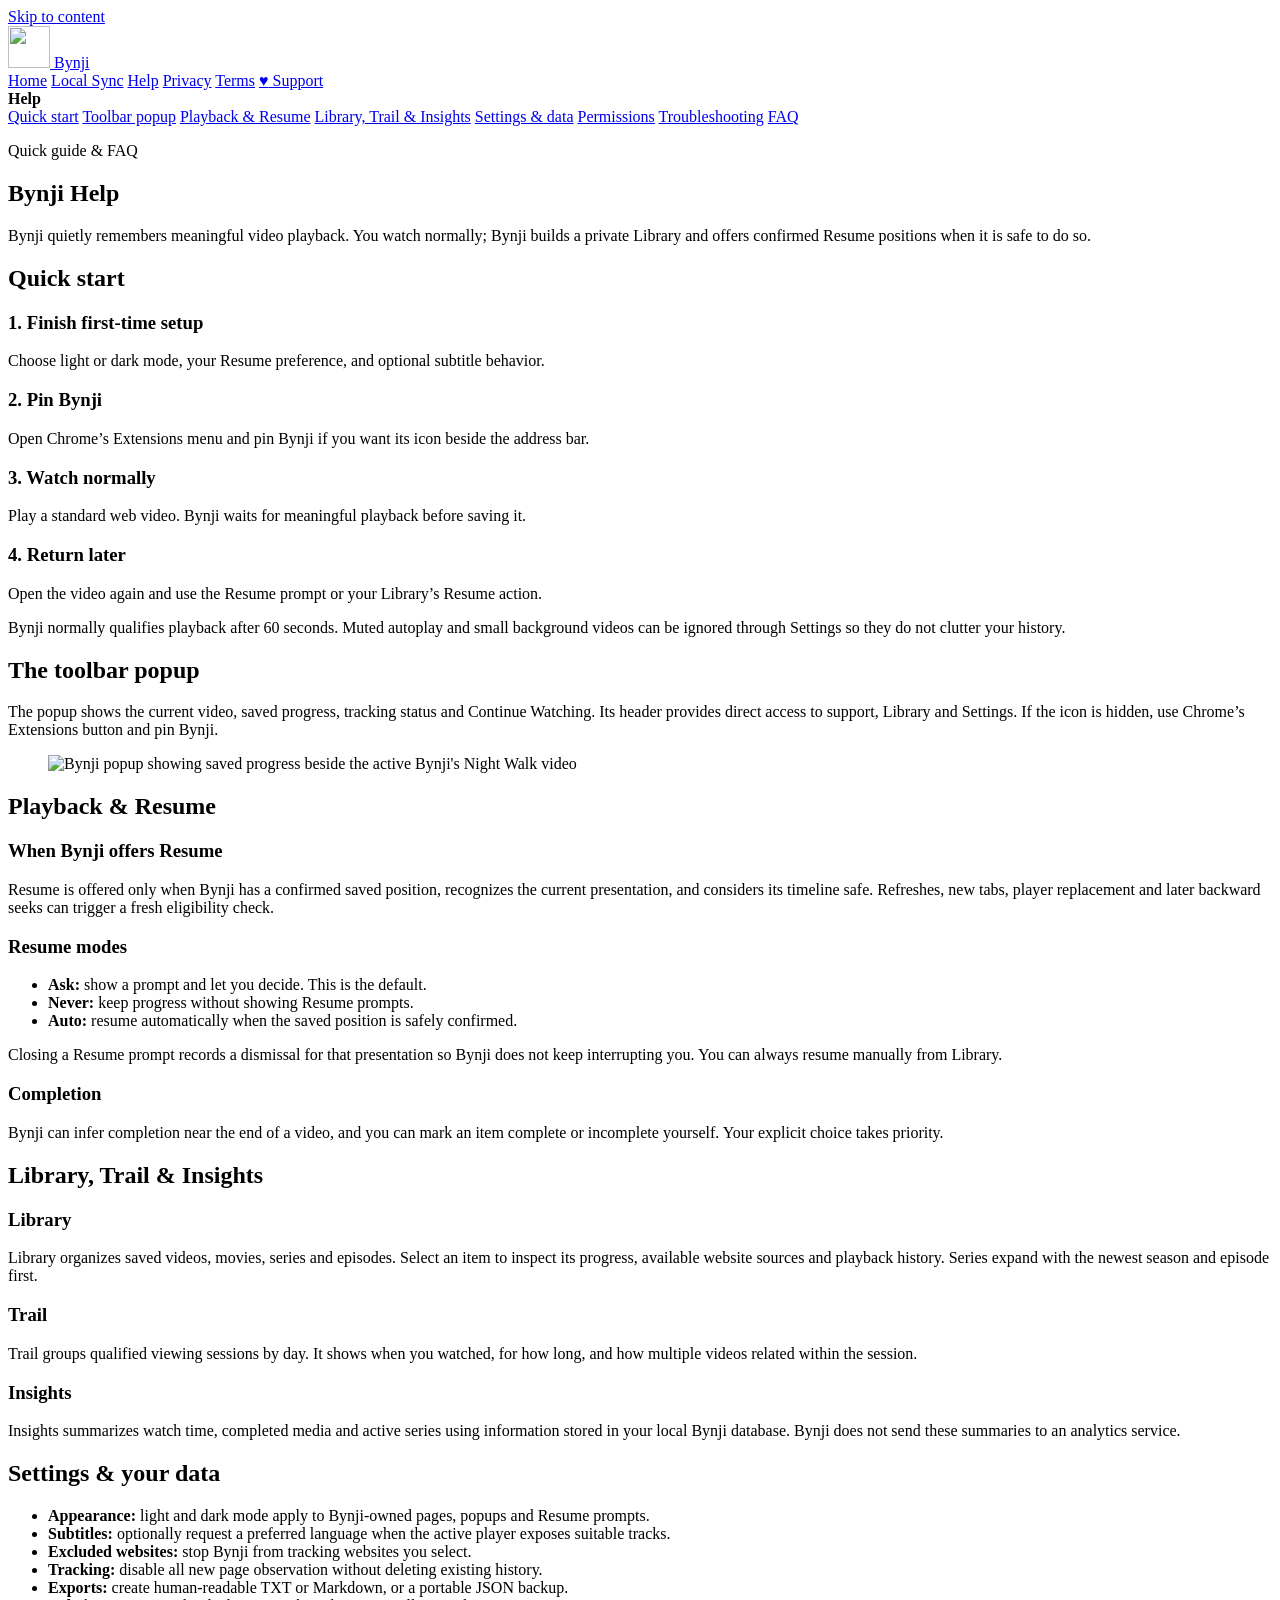
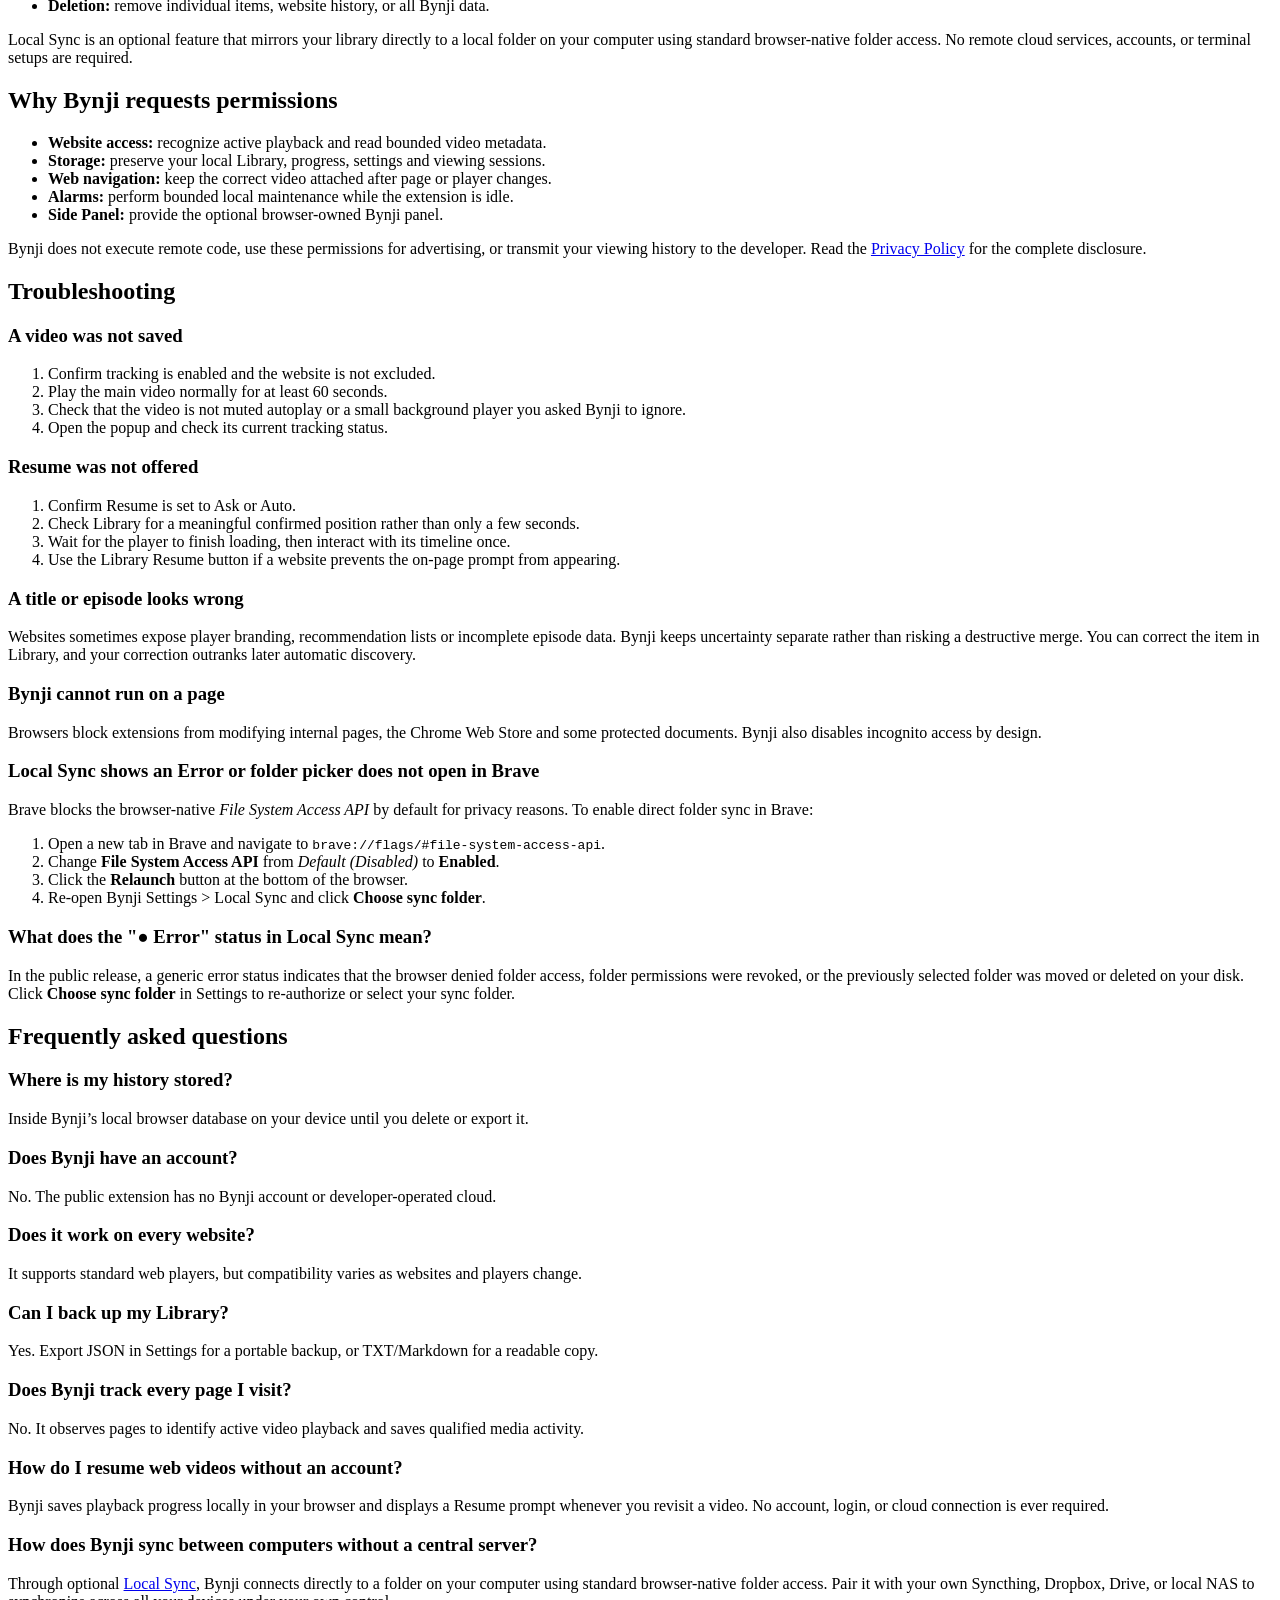
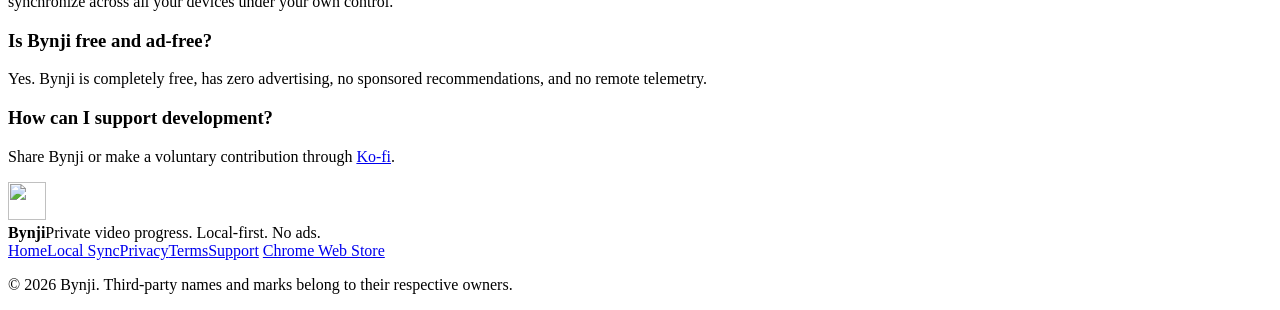
==== help.html @ 3cb02919 "Add files via upload" ====
<!doctype html>
<html lang="en">
  <head>
    <meta charset="utf-8" />
    <meta name="viewport" content="width=device-width, initial-scale=1" />
    <meta name="theme-color" content="#06111e" />
    <meta
      name="description"
      content="Learn how to set up Bynji, save video progress, use Resume, and manage your private viewing history."
    />
    <link rel="canonical" href="https://bynjiapp.github.io/bynji-legal/help.html" />
    <title>Help &amp; FAQ · Bynji</title>
    <link
      rel="icon"
      type="image/png"
      sizes="32x32"
      href="assets/favicon-32.png"
    />
    <link
      rel="icon"
      type="image/png"
      sizes="16x16"
      href="assets/favicon-16.png"
    />
    <script src="theme.js?v=20260831-2"></script>
    <link rel="stylesheet" href="site.css?v=20260831-2" />
    <script type="application/ld+json">
      {
        "@context": "https://schema.org",
        "@type": "FAQPage",
        "mainEntity": [
          {
            "@type": "Question",
            "name": "Where is my history stored?",
            "acceptedAnswer": {
              "@type": "Answer",
              "text": "Inside Bynji's local browser database on your device until you delete or export it."
            }
          },
          {
            "@type": "Question",
            "name": "Does Bynji have an account?",
            "acceptedAnswer": {
              "@type": "Answer",
              "text": "No. The public extension has no Bynji account or developer-operated cloud."
            }
          },
          {
            "@type": "Question",
            "name": "How do I resume web videos without an account?",
            "acceptedAnswer": {
              "@type": "Answer",
              "text": "Bynji saves playback progress locally in your browser and displays a Resume prompt whenever you revisit a video. No account, login, or cloud connection is ever required."
            }
          },
          {
            "@type": "Question",
            "name": "How does Bynji sync between computers without a central server?",
            "acceptedAnswer": {
              "@type": "Answer",
              "text": "Through optional Local Sync, Bynji connects directly to a folder on your computer using standard browser-native folder access. Pair it with your own Syncthing, Dropbox, Drive, or local NAS to synchronize across all your devices under your own control."
            }
          },
          {
            "@type": "Question",
            "name": "Is Bynji free and ad-free?",
            "acceptedAnswer": {
              "@type": "Answer",
              "text": "Yes. Bynji is completely free, has zero advertising, no sponsored recommendations, and no remote telemetry."
            }
          },
          {
            "@type": "Question",
            "name": "Can I back up my Library?",
            "acceptedAnswer": {
              "@type": "Answer",
              "text": "Yes. Export JSON in Settings for a portable backup, or TXT/Markdown for a readable copy."
            }
          },
          {
            "@type": "Question",
            "name": "Does Bynji track every page I visit?",
            "acceptedAnswer": {
              "@type": "Answer",
              "text": "No. It observes pages to identify active video playback and saves qualified media activity."
            }
          }
        ]
      }
    </script>
  </head>
  <body>
    <a class="skip-link" href="#main">Skip to content</a>
    <header class="site-header">
      <a class="brand" href="index.html" aria-label="Bynji home">
        <img src="assets/bynji-icon-128.png" alt="" width="42" height="42" />
        <span>Bynji</span>
      </a>
      <nav class="site-nav" aria-label="Primary navigation">
        <a href="index.html">Home</a>
        <a href="sync.html">Local Sync</a>
        <a aria-current="page" href="help.html">Help</a>
        <a href="privacy.html">Privacy</a>
        <a href="terms.html">Terms</a>
        <a
          class="nav-support"
          href="https://ko-fi.com/bynji"
          target="_blank"
          rel="noreferrer"
          ><span aria-hidden="true">♥</span> Support</a
        >
      </nav>
    </header>

    <main id="main" class="page-shell">
      <aside class="page-aside">
        <strong>Help</strong>
        <nav aria-label="Help topics">
          <a href="#quick-start">Quick start</a>
          <a href="#toolbar">Toolbar popup</a>
          <a href="#resume">Playback &amp; Resume</a>
          <a href="#library">Library, Trail &amp; Insights</a>
          <a href="#controls">Settings &amp; data</a>
          <a href="#permissions">Permissions</a>
          <a href="#troubleshooting">Troubleshooting</a>
          <a href="#faq">FAQ</a>
        </nav>
      </aside>

      <article class="help-page">
        <p class="eyebrow">Quick guide &amp; FAQ</p>
        <h1>Bynji Help</h1>
        <p class="page-intro">
          Bynji quietly remembers meaningful video playback. You watch normally;
          Bynji builds a private Library and offers confirmed Resume positions
          when it is safe to do so.
        </p>

        <section id="quick-start">
          <h2>Quick start</h2>
          <div class="quick-grid">
            <div class="quick-card">
              <h3>1. Finish first-time setup</h3>
              <p>
                Choose light or dark mode, your Resume preference, and optional
                subtitle behavior.
              </p>
            </div>
            <div class="quick-card">
              <h3>2. Pin Bynji</h3>
              <p>
                Open Chrome’s Extensions menu and pin Bynji if you want its icon
                beside the address bar.
              </p>
            </div>
            <div class="quick-card">
              <h3>3. Watch normally</h3>
              <p>
                Play a standard web video. Bynji waits for meaningful playback
                before saving it.
              </p>
            </div>
            <div class="quick-card">
              <h3>4. Return later</h3>
              <p>
                Open the video again and use the Resume prompt or your Library’s
                Resume action.
              </p>
            </div>
          </div>
          <p class="notice">
            Bynji normally qualifies playback after 60 seconds. Muted autoplay
            and small background videos can be ignored through Settings so they
            do not clutter your history.
          </p>
        </section>

        <section id="toolbar">
          <h2>The toolbar popup</h2>
          <p>
            The popup shows the current video, saved progress, tracking status
            and Continue Watching. Its header provides direct access to support,
            Library and Settings. If the icon is hidden, use Chrome’s Extensions
            button and pin Bynji.
          </p>
          <figure class="inline-shot">
            <img
              src="assets/popup-resume-context.png"
              alt="Bynji popup showing saved progress beside the active Bynji's Night Walk video"
              width="2873"
              height="1938"
              loading="lazy"
            />
          </figure>
        </section>

        <section id="resume">
          <h2>Playback &amp; Resume</h2>
          <h3>When Bynji offers Resume</h3>
          <p>
            Resume is offered only when Bynji has a confirmed saved position,
            recognizes the current presentation, and considers its timeline
            safe. Refreshes, new tabs, player replacement and later backward
            seeks can trigger a fresh eligibility check.
          </p>
          <h3>Resume modes</h3>
          <ul>
            <li>
              <strong>Ask:</strong> show a prompt and let you decide. This is
              the default.
            </li>
            <li>
              <strong>Never:</strong> keep progress without showing Resume
              prompts.
            </li>
            <li>
              <strong>Auto:</strong> resume automatically when the saved
              position is safely confirmed.
            </li>
          </ul>
          <p>
            Closing a Resume prompt records a dismissal for that presentation so
            Bynji does not keep interrupting you. You can always resume manually
            from Library.
          </p>
          <h3>Completion</h3>
          <p>
            Bynji can infer completion near the end of a video, and you can mark
            an item complete or incomplete yourself. Your explicit choice takes
            priority.
          </p>
        </section>

        <section id="library">
          <h2>Library, Trail &amp; Insights</h2>
          <h3>Library</h3>
          <p>
            Library organizes saved videos, movies, series and episodes. Select
            an item to inspect its progress, available website sources and
            playback history. Series expand with the newest season and episode
            first.
          </p>
          <h3>Trail</h3>
          <p>
            Trail groups qualified viewing sessions by day. It shows when you
            watched, for how long, and how multiple videos related within the
            session.
          </p>
          <h3>Insights</h3>
          <p>
            Insights summarizes watch time, completed media and active series
            using information stored in your local Bynji database. Bynji does
            not send these summaries to an analytics service.
          </p>
        </section>

        <section id="controls">
          <h2>Settings &amp; your data</h2>
          <ul>
            <li>
              <strong>Appearance:</strong> light and dark mode apply to
              Bynji-owned pages, popups and Resume prompts.
            </li>
            <li>
              <strong>Subtitles:</strong> optionally request a preferred
              language when the active player exposes suitable tracks.
            </li>
            <li>
              <strong>Excluded websites:</strong> stop Bynji from tracking
              websites you select.
            </li>
            <li>
              <strong>Tracking:</strong> disable all new page observation
              without deleting existing history.
            </li>
            <li>
              <strong>Exports:</strong> create human-readable TXT or Markdown,
              or a portable JSON backup.
            </li>
            <li>
              <strong>Deletion:</strong> remove individual items, website
              history, or all Bynji data.
            </li>
          </ul>
          <p>
            Local Sync is an optional feature that mirrors your library directly to
            a local folder on your computer using standard browser-native folder access.
            No remote cloud services, accounts, or terminal setups are required.
          </p>
        </section>

        <section id="permissions">
          <h2>Why Bynji requests permissions</h2>
          <ul>
            <li>
              <strong>Website access:</strong> recognize active playback and
              read bounded video metadata.
            </li>
            <li>
              <strong>Storage:</strong> preserve your local Library, progress,
              settings and viewing sessions.
            </li>
            <li>
              <strong>Web navigation:</strong> keep the correct video attached
              after page or player changes.
            </li>
            <li>
              <strong>Alarms:</strong> perform bounded local maintenance while
              the extension is idle.
            </li>
            <li>
              <strong>Side Panel:</strong> provide the optional browser-owned
              Bynji panel.
            </li>
          </ul>
          <p>
            Bynji does not execute remote code, use these permissions for
            advertising, or transmit your viewing history to the developer. Read
            the <a href="privacy.html">Privacy Policy</a> for the complete
            disclosure.
          </p>
        </section>

        <section id="troubleshooting">
          <h2>Troubleshooting</h2>
          <h3>A video was not saved</h3>
          <ol>
            <li>
              Confirm tracking is enabled and the website is not excluded.
            </li>
            <li>Play the main video normally for at least 60 seconds.</li>
            <li>
              Check that the video is not muted autoplay or a small background
              player you asked Bynji to ignore.
            </li>
            <li>Open the popup and check its current tracking status.</li>
          </ol>
          <h3>Resume was not offered</h3>
          <ol>
            <li>Confirm Resume is set to Ask or Auto.</li>
            <li>
              Check Library for a meaningful confirmed position rather than only
              a few seconds.
            </li>
            <li>
              Wait for the player to finish loading, then interact with its
              timeline once.
            </li>
            <li>
              Use the Library Resume button if a website prevents the on-page
              prompt from appearing.
            </li>
          </ol>
          <h3>A title or episode looks wrong</h3>
          <p>
            Websites sometimes expose player branding, recommendation lists or
            incomplete episode data. Bynji keeps uncertainty separate rather
            than risking a destructive merge. You can correct the item in
            Library, and your correction outranks later automatic discovery.
          </p>
          <h3>Bynji cannot run on a page</h3>
          <p>
            Browsers block extensions from modifying internal pages, the Chrome
            Web Store and some protected documents. Bynji also disables
            incognito access by design.
          </p>
          <h3>Local Sync shows an Error or folder picker does not open in Brave</h3>
          <p>
            Brave blocks the browser-native <em>File System Access API</em> by default for privacy reasons. To enable direct folder sync in Brave:
          </p>
          <ol>
            <li>Open a new tab in Brave and navigate to <code>brave://flags/#file-system-access-api</code>.</li>
            <li>Change <strong>File System Access API</strong> from <em>Default (Disabled)</em> to <strong>Enabled</strong>.</li>
            <li>Click the <strong>Relaunch</strong> button at the bottom of the browser.</li>
            <li>Re-open Bynji Settings &gt; Local Sync and click <strong>Choose sync folder</strong>.</li>
          </ol>
          <h3>What does the "● Error" status in Local Sync mean?</h3>
          <p>
            In the public release, a generic error status indicates that the browser denied folder access, folder permissions were revoked, or the previously selected folder was moved or deleted on your disk. Click <strong>Choose sync folder</strong> in Settings to re-authorize or select your sync folder.
          </p>
        </section>

        <section id="faq">
          <h2>Frequently asked questions</h2>
          <div class="faq-grid">
            <div class="faq-card">
              <h3>Where is my history stored?</h3>
              <p>
                Inside Bynji’s local browser database on your device until you
                delete or export it.
              </p>
            </div>
            <div class="faq-card">
              <h3>Does Bynji have an account?</h3>
              <p>
                No. The public extension has no Bynji account or
                developer-operated cloud.
              </p>
            </div>
            <div class="faq-card">
              <h3>Does it work on every website?</h3>
              <p>
                It supports standard web players, but compatibility varies as
                websites and players change.
              </p>
            </div>
            <div class="faq-card">
              <h3>Can I back up my Library?</h3>
              <p>
                Yes. Export JSON in Settings for a portable backup, or
                TXT/Markdown for a readable copy.
              </p>
            </div>
            <div class="faq-card">
              <h3>Does Bynji track every page I visit?</h3>
              <p>
                No. It observes pages to identify active video playback and
                saves qualified media activity.
              </p>
            </div>
            <div class="faq-card">
              <h3>How do I resume web videos without an account?</h3>
              <p>
                Bynji saves playback progress locally in your browser and displays
                a Resume prompt whenever you revisit a video. No account, login,
                or cloud connection is ever required.
              </p>
            </div>
            <div class="faq-card">
              <h3>How does Bynji sync between computers without a central server?</h3>
              <p>
                Through optional <a href="sync.html">Local Sync</a>, Bynji connects directly
                to a folder on your computer using standard browser-native folder access.
                Pair it with your own Syncthing, Dropbox, Drive, or local NAS to synchronize
                across all your devices under your own control.
              </p>
            </div>
            <div class="faq-card">
              <h3>Is Bynji free and ad-free?</h3>
              <p>
                Yes. Bynji is completely free, has zero advertising, no sponsored
                recommendations, and no remote telemetry.
              </p>
            </div>
            <div class="faq-card">
              <h3>How can I support development?</h3>
              <p>
                Share Bynji or make a voluntary contribution through
                <a
                  href="https://ko-fi.com/bynji"
                  target="_blank"
                  rel="noreferrer"
                  >Ko-fi</a
                >.
              </p>
            </div>
          </div>
        </section>
      </article>
    </main>

    <footer class="site-footer">
      <div class="footer-brand">
        <img src="assets/bynji-icon-128.png" alt="" width="38" height="38" />
        <div>
          <strong>Bynji</strong
          ><span>Private video progress. Local-first. No ads.</span>
        </div>
      </div>
      <nav aria-label="Footer navigation">
        <a href="index.html">Home</a><a href="sync.html">Local Sync</a><a href="privacy.html">Privacy</a
        ><a href="terms.html">Terms</a><a href="support.html">Support</a>
        <a
          href="https://chromewebstore.google.com/detail/bynji/bficoegaabaomkpamgkogghmghdmhdac"
          target="_blank"
          rel="noreferrer"
          >Chrome Web Store</a
        >
      </nav>
      <p>
        © 2026 Bynji. Third-party names and marks belong to their respective
        owners.
      </p>
    </footer>
  </body>
</html>
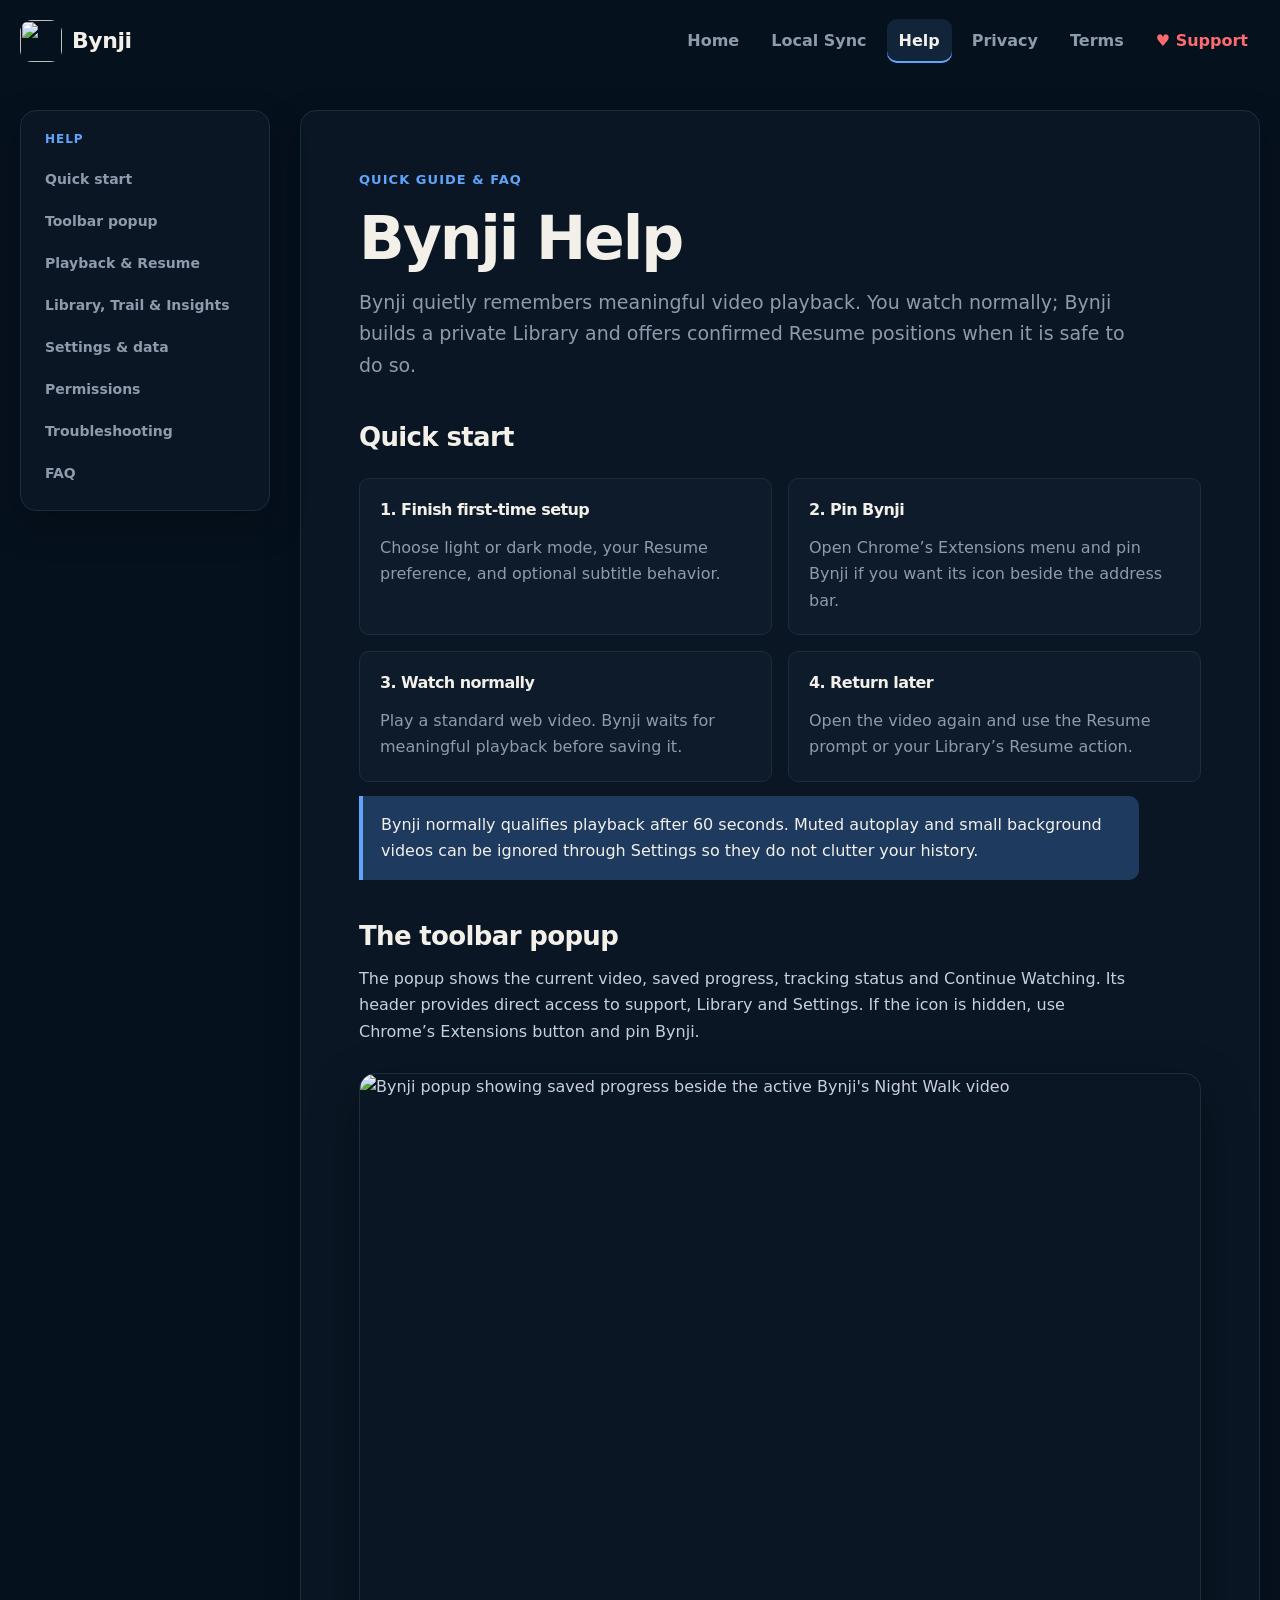
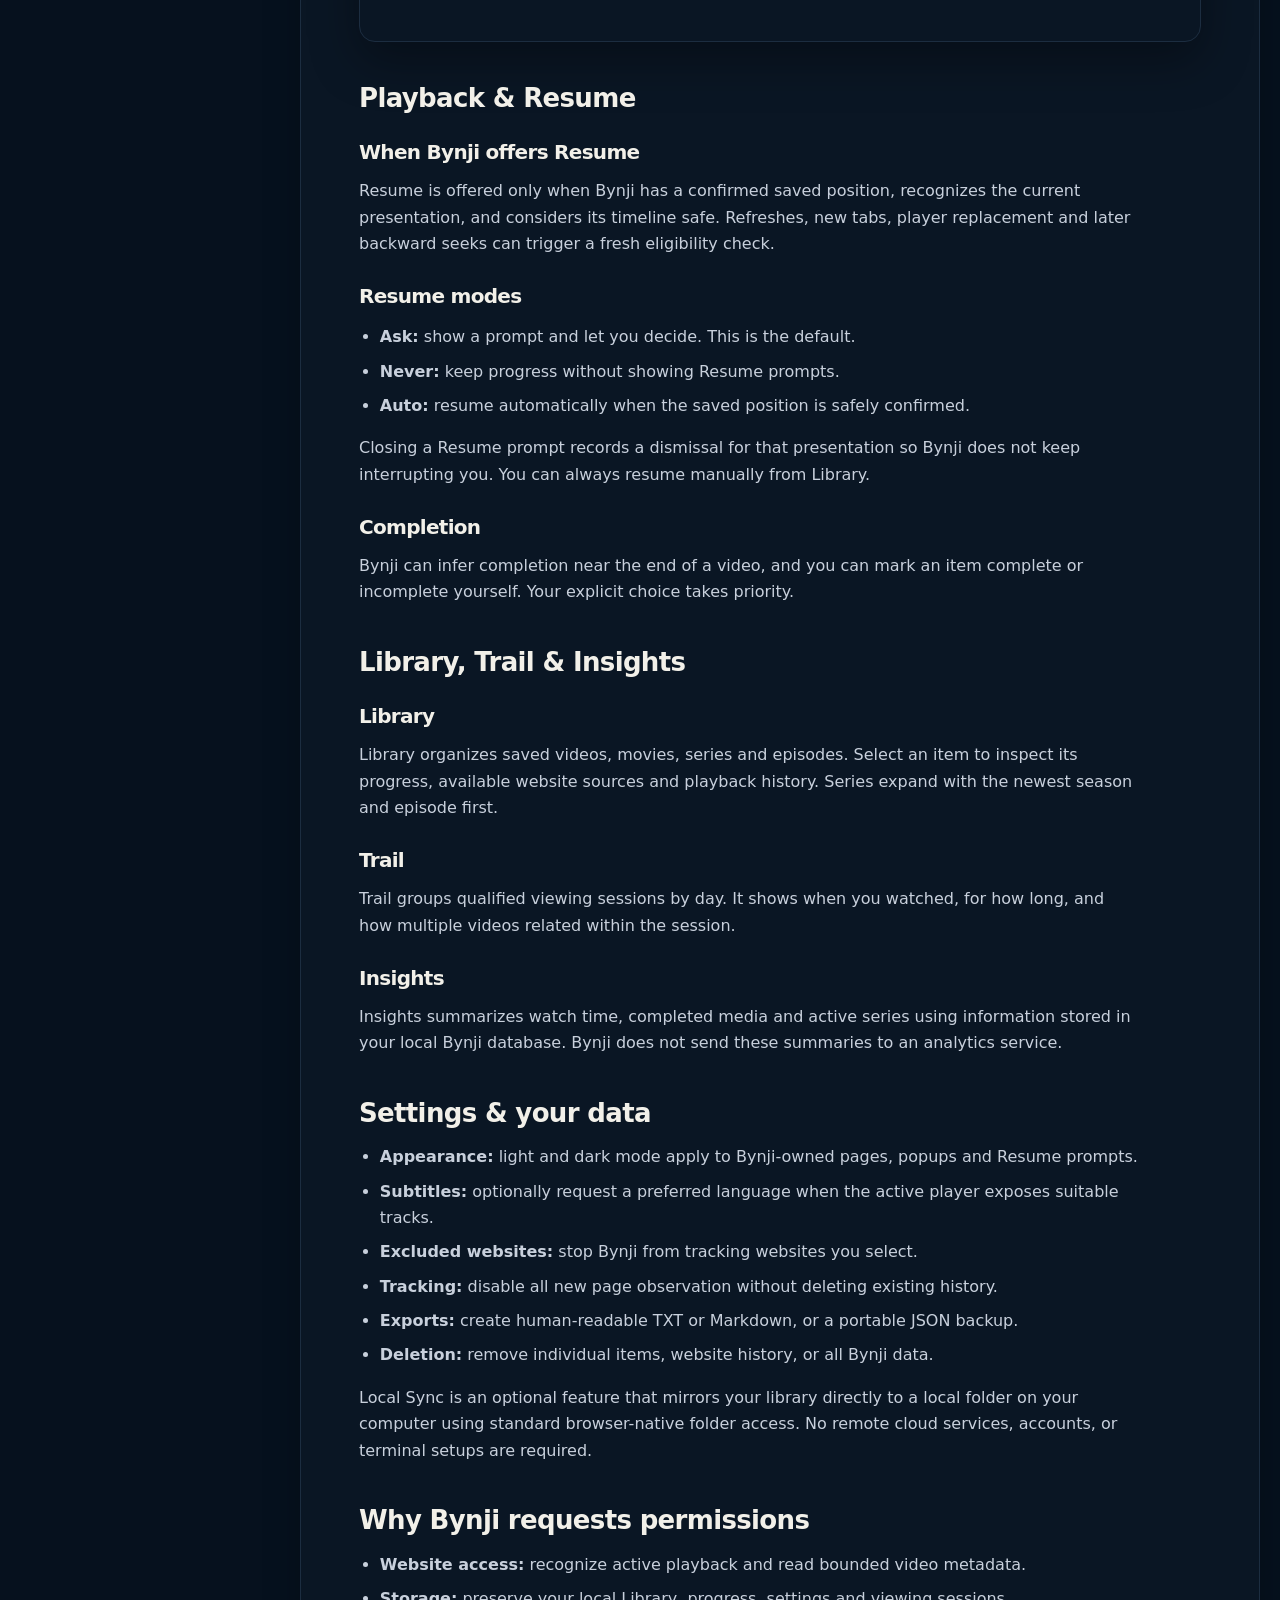
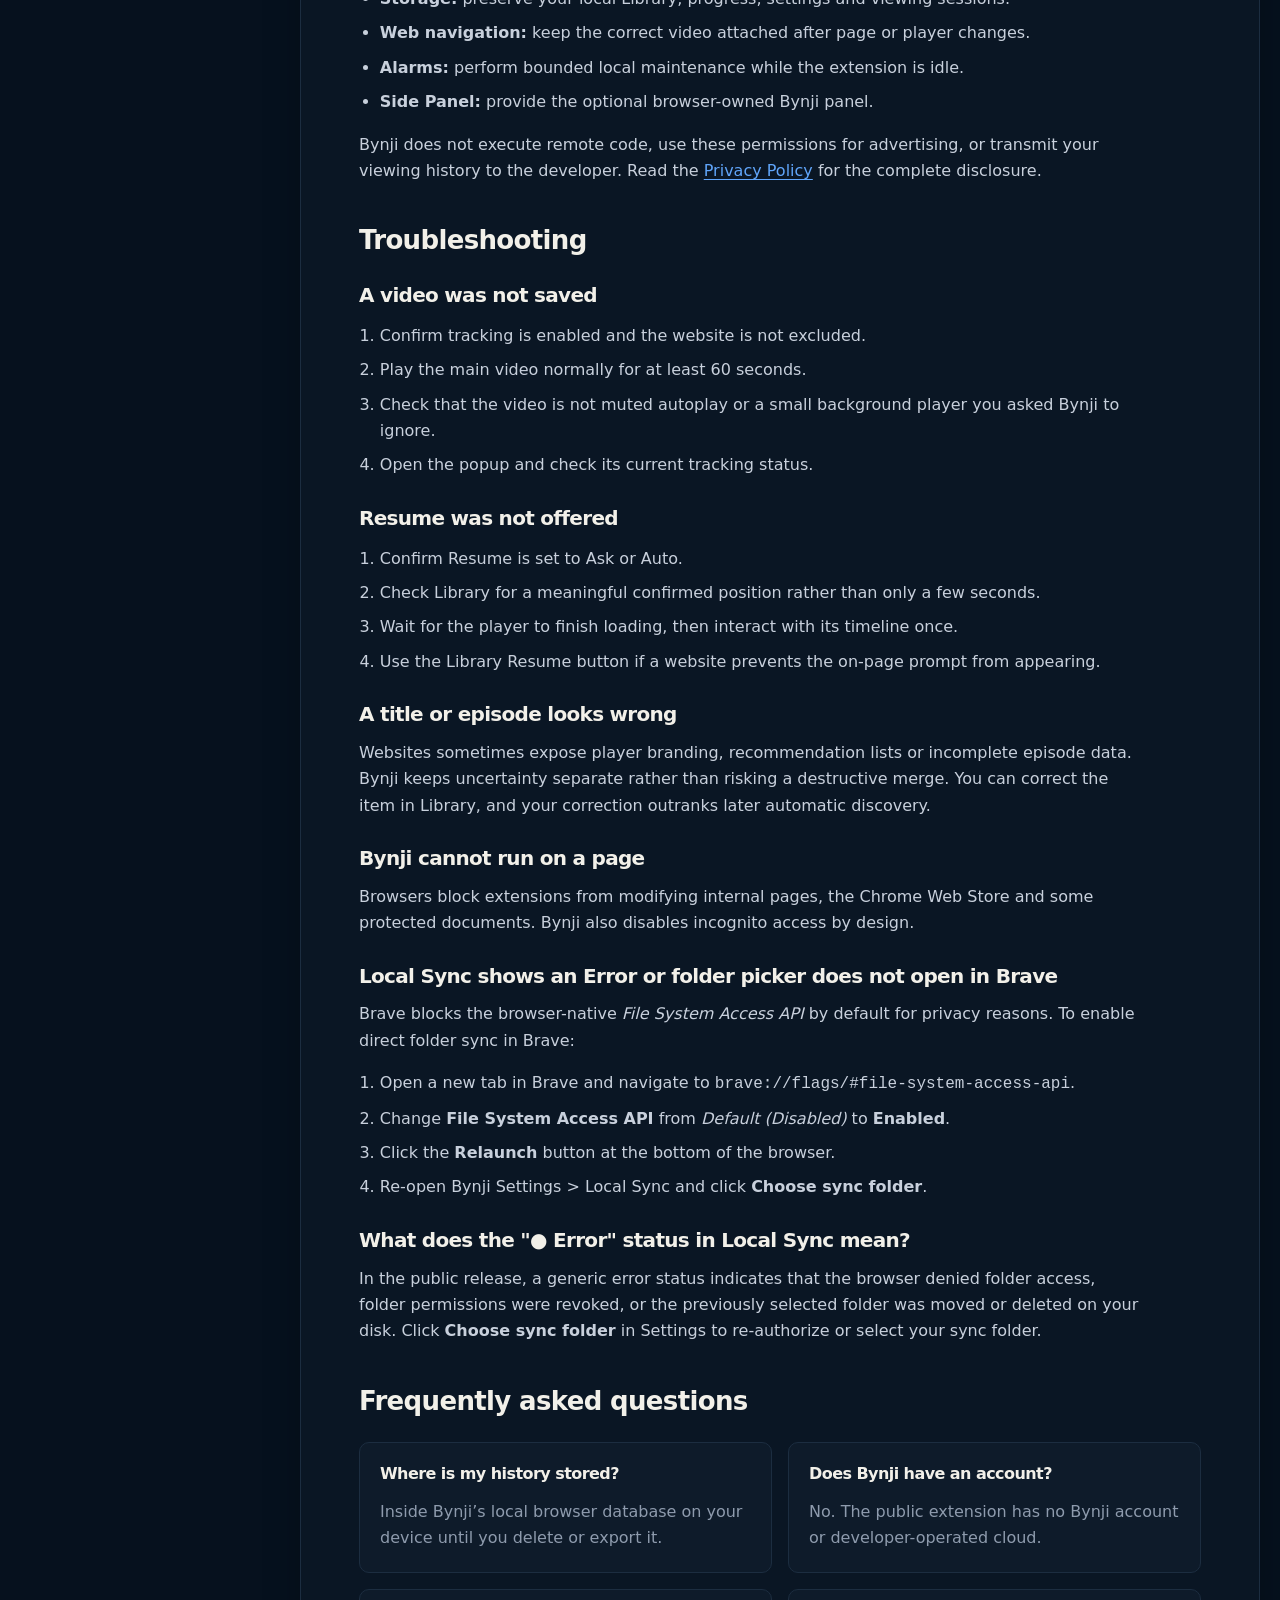
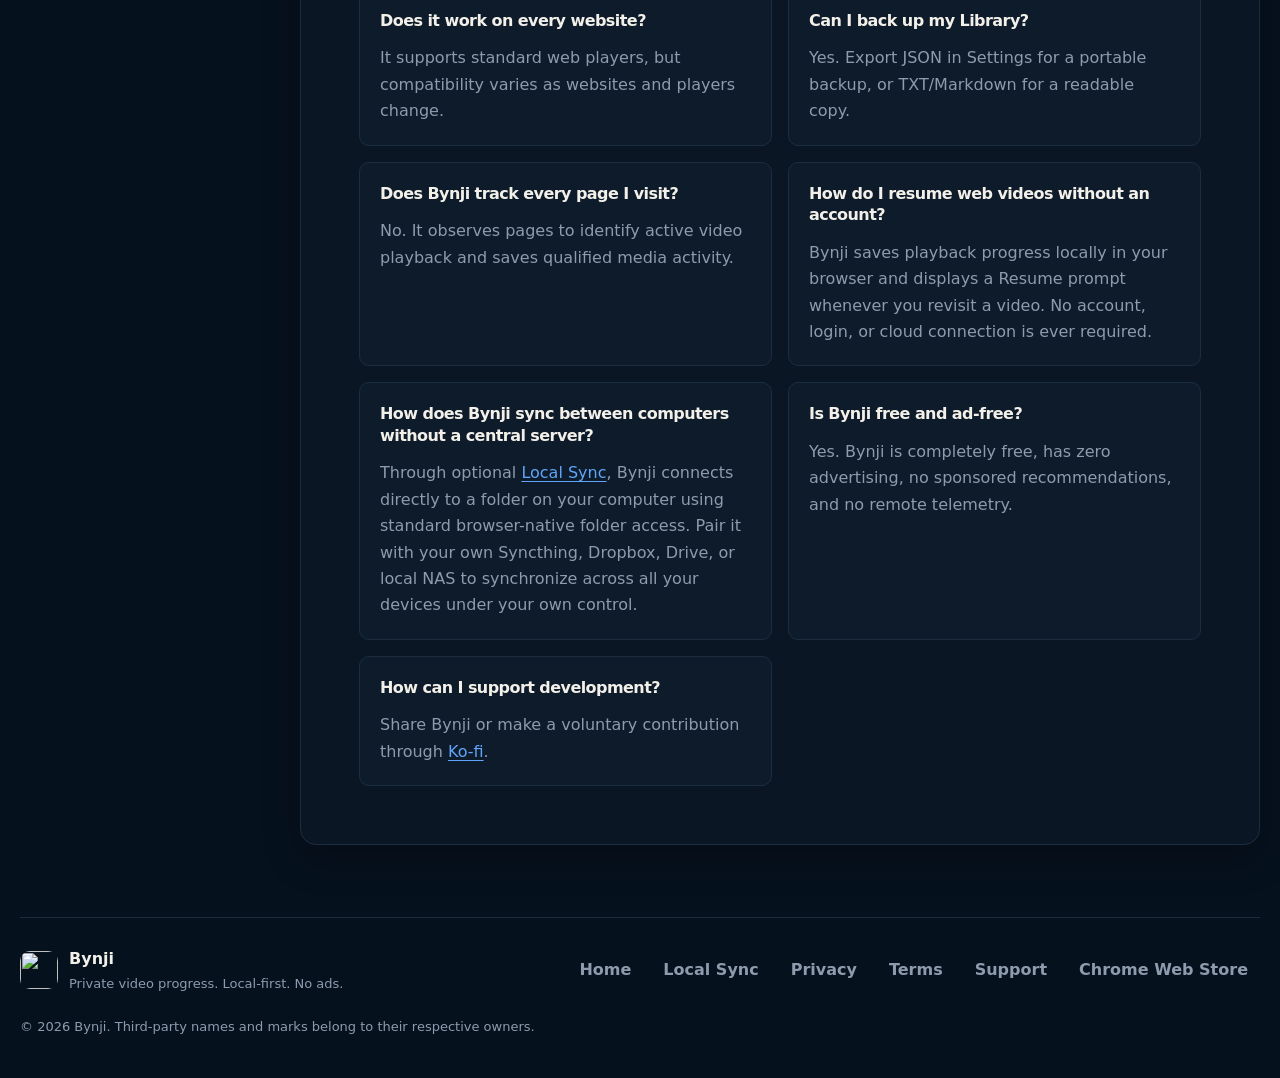
==== commit 455244f1: "Add files via upload" ====
--- a/help.html
+++ b/help.html
@@ -8,7 +8,19 @@
       name="description"
       content="Learn how to set up Bynji, save video progress, use Resume, and manage your private viewing history."
     />
-    <link rel="canonical" href="https://bynjiapp.github.io/bynji-legal/help.html" />
+    <link rel="canonical" href="https://bynjiapp.github.io/help.html" />
+    <meta property="og:title" content="Bynji Help &amp; FAQ" />
+    <meta
+      property="og:description"
+      content="Learn how to set up Bynji, save video progress, use Resume, and manage your private viewing history."
+    />
+    <meta
+      property="og:image"
+      content="https://bynjiapp.github.io/assets/bynji-brand-banner.png"
+    />
+    <meta property="og:url" content="https://bynjiapp.github.io/help.html" />
+    <meta property="og:type" content="article" />
+    <meta name="twitter:card" content="summary_large_image" />
     <title>Help &amp; FAQ · Bynji</title>
     <link
       rel="icon"
--- a/site.css
+++ b/site.css
@@ -0,0 +1,1430 @@
+:root {
+  color-scheme: dark;
+  --background: #06111e;
+  --surface: #0a1624;
+  --surface-secondary: #0e1b2a;
+  --surface-hover: #12243a;
+  --surface-selected: #0d2949;
+  --text: #c8d0dc;
+  --text-strong: #f2f0e9;
+  --muted: #8e9bad;
+  --border: #1c2d40;
+  --border-strong: #2a425d;
+  --accent: #60a5fa;
+  --accent-hover: #93c5fd;
+  --accent-soft: #1e3a5f;
+  --success: #56c785;
+  --heart: #ff6a70;
+  --shadow: 0 18px 48px rgb(0 0 0 / 34%);
+  --shadow-soft: 0 14px 36px rgb(0 0 0 / 26%);
+  --radius-small: 10px;
+  --radius: 16px;
+  --radius-large: 24px;
+  --content: 1380px;
+  --font:
+    Inter, ui-sans-serif, system-ui, -apple-system, BlinkMacSystemFont,
+    "Segoe UI", sans-serif;
+}
+
+:root[data-theme="light"] {
+  color-scheme: light;
+  --background: #fbfaf7;
+  --surface: #fffefc;
+  --surface-secondary: #f6f7f9;
+  --surface-hover: #f1f5fb;
+  --surface-selected: #edf4ff;
+  --text: #344158;
+  --text-strong: #101d35;
+  --muted: #758095;
+  --border: #e2e5e9;
+  --border-strong: #cfd5dd;
+  --accent: #2563eb;
+  --accent-hover: #1d4ed8;
+  --accent-soft: #dbeafe;
+  --success: #24965a;
+  --heart: #d51f2a;
+  --shadow: 0 14px 38px rgb(16 29 53 / 8%);
+  --shadow-soft: 0 8px 28px rgb(16 29 53 / 6%);
+}
+
+* {
+  box-sizing: border-box;
+}
+
+html {
+  scroll-behavior: smooth;
+}
+
+body {
+  margin: 0;
+  background: var(--background);
+  color: var(--text);
+  font: 16px/1.65 var(--font);
+  text-rendering: optimizeLegibility;
+}
+
+img {
+  display: block;
+  max-width: 100%;
+}
+
+a {
+  color: var(--accent);
+  text-decoration-thickness: 1px;
+  text-underline-offset: 3px;
+}
+
+button,
+a {
+  -webkit-tap-highlight-color: transparent;
+}
+
+:focus-visible {
+  outline: 3px solid var(--accent);
+  outline-offset: 3px;
+}
+
+.skip-link {
+  position: fixed;
+  z-index: 20;
+  top: 10px;
+  left: 10px;
+  translate: 0 -150%;
+  border-radius: var(--radius-small);
+  padding: 10px 14px;
+  background: var(--accent);
+  color: #fff;
+  font-weight: 750;
+  text-decoration: none;
+}
+
+.skip-link:focus {
+  translate: 0;
+}
+
+.site-header,
+main,
+.site-footer {
+  width: min(var(--content), calc(100% - 40px));
+  margin-inline: auto;
+}
+
+.site-header {
+  min-height: 82px;
+  display: flex;
+  align-items: center;
+  justify-content: space-between;
+  gap: 32px;
+  padding-block: 16px;
+}
+
+.brand {
+  display: inline-flex;
+  align-items: center;
+  gap: 10px;
+  color: var(--text-strong);
+  font-size: 22px;
+  font-weight: 800;
+  letter-spacing: -0.02em;
+  text-decoration: none;
+}
+
+.brand img {
+  border-radius: 12px;
+}
+
+.site-nav,
+.site-footer nav {
+  display: flex;
+  align-items: center;
+  flex-wrap: wrap;
+  gap: 8px;
+}
+
+.site-nav a,
+.site-footer nav a {
+  border-radius: var(--radius-small);
+  padding: 9px 12px;
+  color: var(--muted);
+  font-weight: 650;
+  text-decoration: none;
+}
+
+.site-nav a:hover,
+.site-footer nav a:hover,
+.site-nav a[aria-current="page"] {
+  background: var(--surface-hover);
+  color: var(--text-strong);
+}
+
+.site-nav a[aria-current="page"] {
+  box-shadow: inset 0 -2px var(--accent);
+}
+
+.site-nav .nav-support {
+  color: var(--heart);
+}
+
+.theme-toggle {
+  width: 42px;
+  height: 42px;
+  flex: 0 0 auto;
+  display: inline-grid;
+  place-items: center;
+  border: 1px solid var(--border);
+  border-radius: 50%;
+  padding: 0;
+  background: var(--surface);
+  color: var(--text-strong);
+  cursor: pointer;
+  font: 20px/1 var(--font);
+  box-shadow: var(--shadow-soft);
+}
+
+.theme-toggle:hover {
+  border-color: var(--accent);
+  background: var(--surface-hover);
+}
+
+main {
+  padding-block: 28px 72px;
+}
+
+.hero {
+  position: relative;
+  overflow: hidden;
+  min-height: 580px;
+  display: grid;
+  grid-template-columns: minmax(0, 1.05fr) minmax(360px, 0.95fr);
+  align-items: center;
+  gap: clamp(44px, 7vw, 96px);
+  border: 1px solid var(--border);
+  border-radius: var(--radius-large);
+  padding: clamp(38px, 7vw, 84px);
+  background:
+    radial-gradient(circle at 88% 12%, rgb(37 99 235 / 19%), transparent 34%),
+    linear-gradient(135deg, var(--surface), var(--surface-secondary));
+  box-shadow: var(--shadow);
+}
+
+.hero::after {
+  position: absolute;
+  right: -90px;
+  bottom: -180px;
+  width: 460px;
+  height: 460px;
+  border: 1px solid var(--border);
+  border-radius: 50%;
+  content: "";
+  opacity: 0.65;
+}
+
+.hero-copy,
+.hero-art {
+  position: relative;
+  z-index: 1;
+}
+
+.eyebrow {
+  margin: 0 0 12px;
+  color: var(--accent);
+  font-size: 13px;
+  font-weight: 800;
+  letter-spacing: 0.08em;
+  text-transform: uppercase;
+}
+
+.status-dot {
+  display: inline-block;
+  width: 8px;
+  height: 8px;
+  margin-right: 6px;
+  border-radius: 50%;
+  background: var(--success);
+}
+
+h1,
+h2,
+h3,
+p {
+  overflow-wrap: break-word;
+}
+
+h1,
+h2,
+h3 {
+  color: var(--text-strong);
+  line-height: 1.14;
+  letter-spacing: -0.035em;
+}
+
+h1 {
+  max-width: 720px;
+  margin: 0;
+  font-size: clamp(46px, 7.5vw, 82px);
+}
+
+h2 {
+  margin: 0;
+  font-size: clamp(28px, 4vw, 44px);
+}
+
+h3 {
+  margin: 0;
+  font-size: 20px;
+}
+
+.hero-lede {
+  max-width: 650px;
+  margin: 24px 0 0;
+  color: var(--muted);
+  font-size: clamp(18px, 2vw, 22px);
+}
+
+.actions {
+  display: flex;
+  flex-wrap: wrap;
+  gap: 12px;
+  margin-top: 30px;
+}
+
+.button {
+  min-height: 46px;
+  display: inline-flex;
+  align-items: center;
+  justify-content: center;
+  gap: 8px;
+  border: 1px solid var(--border-strong);
+  border-radius: var(--radius-small);
+  padding: 10px 17px;
+  background: var(--surface);
+  color: var(--text-strong);
+  font-weight: 750;
+  text-align: center;
+  text-decoration: none;
+  box-shadow: 0 2px 4px rgb(16 29 53 / 4%);
+}
+
+.button:hover {
+  border-color: var(--accent);
+  background: var(--surface-hover);
+}
+
+.button--primary {
+  border-color: var(--accent);
+  background: var(--accent);
+  color: #fff;
+}
+
+.button--primary:hover {
+  border-color: var(--accent-hover);
+  background: var(--accent-hover);
+}
+
+.button--disabled {
+  cursor: default;
+  opacity: 0.88;
+}
+
+.hero-points {
+  display: flex;
+  flex-wrap: wrap;
+  gap: 10px 22px;
+  margin: 22px 0 0;
+  padding: 0;
+  color: var(--muted);
+  font-size: 14px;
+  font-weight: 650;
+  list-style: none;
+}
+
+.hero-points li::before {
+  margin-right: 7px;
+  color: var(--success);
+  content: "✓";
+}
+
+.hero-art {
+  min-height: 350px;
+  display: grid;
+  place-items: center;
+}
+
+.hero-art > img {
+  position: absolute;
+  z-index: 2;
+  top: -12px;
+  right: 14px;
+  width: clamp(92px, 13vw, 140px);
+  border: 8px solid var(--surface);
+  border-radius: 28px;
+  box-shadow: var(--shadow);
+  rotate: 4deg;
+}
+
+.resume-card {
+  width: min(100%, 390px);
+  display: grid;
+  gap: 14px;
+  border: 1px solid var(--border);
+  border-radius: var(--radius);
+  padding: 28px;
+  background: var(--surface);
+  box-shadow: var(--shadow);
+  rotate: -2deg;
+}
+
+.resume-label {
+  color: var(--accent);
+  font-size: 13px;
+  font-weight: 800;
+  letter-spacing: 0.09em;
+  text-transform: uppercase;
+}
+
+.resume-card strong {
+  color: var(--text-strong);
+  font-size: 24px;
+}
+
+.progress-track {
+  overflow: hidden;
+  height: 7px;
+  border-radius: 99px;
+  background: var(--surface-secondary);
+}
+
+.progress-track span {
+  display: block;
+  width: 74%;
+  height: 100%;
+  border-radius: inherit;
+  background: var(--accent);
+}
+
+.resume-meta {
+  color: var(--muted);
+  font-size: 13px;
+}
+
+.feature-grid {
+  display: grid;
+  grid-template-columns: repeat(4, minmax(0, 1fr));
+  gap: 16px;
+  margin-top: 22px;
+}
+
+.feature-card {
+  border: 1px solid var(--border);
+  border-radius: var(--radius);
+  padding: 25px;
+  background: var(--surface);
+  box-shadow: var(--shadow-soft);
+}
+
+.feature-card h2 {
+  margin-top: 18px;
+  font-size: 21px;
+  letter-spacing: -0.02em;
+}
+
+.feature-card p {
+  margin: 10px 0 0;
+  color: var(--muted);
+  font-size: 15px;
+}
+
+.feature-icon {
+  width: 42px;
+  height: 42px;
+  display: inline-grid;
+  place-items: center;
+  border: 1px solid color-mix(in srgb, var(--accent) 35%, var(--border));
+  border-radius: 50%;
+  background: var(--accent-soft);
+  color: var(--accent);
+  font-size: 18px;
+  font-weight: 800;
+}
+
+.showcase,
+.steps,
+.compatibility {
+  margin-top: clamp(72px, 10vw, 120px);
+}
+
+.section-heading {
+  max-width: 760px;
+}
+
+.section-heading > p:not(.eyebrow),
+.compatibility p,
+.privacy-banner p {
+  margin: 18px 0 0;
+  color: var(--muted);
+  font-size: 18px;
+}
+
+.product-shot {
+  overflow: hidden;
+  max-width: 100%;
+  margin: 0;
+  border: 1px solid var(--border);
+  border-radius: var(--radius);
+  background: var(--surface);
+  box-shadow: var(--shadow);
+}
+
+.product-shot--wide {
+  margin-top: 34px;
+}
+
+.product-shot img {
+  width: 100%;
+  max-width: 100%;
+  height: auto;
+  background: var(--surface-secondary);
+}
+
+.product-shot figcaption {
+  padding: 14px 18px;
+  color: var(--muted);
+  font-size: 14px;
+}
+
+.product-shot-grid {
+  display: grid;
+  grid-template-columns: repeat(2, minmax(0, 1fr));
+  gap: 20px;
+  margin-top: 20px;
+}
+
+.step-list {
+  display: grid;
+  grid-template-columns: repeat(3, minmax(0, 1fr));
+  gap: 18px;
+  margin: 32px 0 0;
+  padding: 0;
+  list-style: none;
+}
+
+.step-list li {
+  display: flex;
+  gap: 16px;
+  border-top: 1px solid var(--border-strong);
+  padding-top: 22px;
+}
+
+.step-list li > span {
+  flex: 0 0 auto;
+  width: 32px;
+  height: 32px;
+  display: grid;
+  place-items: center;
+  border-radius: 50%;
+  background: var(--accent);
+  color: #fff;
+  font-size: 14px;
+  font-weight: 800;
+}
+
+.step-list strong {
+  display: block;
+  color: var(--text-strong);
+}
+
+.step-list p {
+  margin: 7px 0 0;
+  color: var(--muted);
+  font-size: 15px;
+}
+
+.privacy-banner {
+  display: grid;
+  grid-template-columns: minmax(0, 1fr) auto;
+  align-items: center;
+  gap: 38px;
+  margin-top: clamp(72px, 10vw, 120px);
+  border: 1px solid color-mix(in srgb, var(--accent) 28%, var(--border));
+  border-radius: var(--radius-large);
+  padding: clamp(28px, 5vw, 54px);
+  background:
+    radial-gradient(circle at 100% 0%, rgb(37 99 235 / 14%), transparent 42%),
+    var(--surface);
+  box-shadow: var(--shadow-soft);
+}
+
+.privacy-banner h2 {
+  max-width: 730px;
+}
+
+.compatibility {
+  display: flex;
+  align-items: end;
+  justify-content: space-between;
+  gap: 40px;
+  border-bottom: 1px solid var(--border);
+  padding-bottom: 58px;
+}
+
+.text-link {
+  flex: 0 0 auto;
+  font-weight: 750;
+  text-decoration: none;
+}
+
+.text-link:hover {
+  text-decoration: underline;
+}
+
+.site-footer {
+  display: grid;
+  grid-template-columns: 1fr auto;
+  align-items: center;
+  gap: 22px;
+  border-top: 1px solid var(--border);
+  padding-block: 28px 42px;
+}
+
+.footer-brand {
+  display: flex;
+  align-items: center;
+  gap: 11px;
+}
+
+.footer-brand img {
+  border-radius: 10px;
+}
+
+.footer-brand strong,
+.footer-brand span {
+  display: block;
+}
+
+.footer-brand strong {
+  color: var(--text-strong);
+}
+
+.footer-brand span,
+.site-footer > p {
+  color: var(--muted);
+  font-size: 13px;
+}
+
+.site-footer > p {
+  grid-column: 1 / -1;
+  margin: 0;
+}
+
+/* Interior pages */
+.page-shell {
+  display: grid;
+  grid-template-columns: 250px minmax(0, 1fr);
+  gap: 30px;
+  align-items: start;
+}
+
+.page-aside {
+  position: sticky;
+  top: 24px;
+  border: 1px solid var(--border);
+  border-radius: var(--radius);
+  padding: 16px;
+  background: var(--surface);
+  box-shadow: var(--shadow-soft);
+}
+
+.page-aside strong {
+  display: block;
+  margin: 3px 8px 10px;
+  color: var(--accent);
+  font-size: 12px;
+  letter-spacing: 0.08em;
+  text-transform: uppercase;
+}
+
+.page-aside nav {
+  display: grid;
+  gap: 3px;
+}
+
+.page-aside a {
+  border-radius: 8px;
+  padding: 8px;
+  color: var(--muted);
+  font-size: 14px;
+  font-weight: 650;
+  text-decoration: none;
+}
+
+.page-aside a:hover,
+.page-aside a[aria-current="true"] {
+  background: var(--surface-hover);
+  color: var(--text-strong);
+}
+
+.document,
+.help-page {
+  border: 1px solid var(--border);
+  border-radius: var(--radius);
+  padding: clamp(28px, 5vw, 58px);
+  background: var(--surface);
+  box-shadow: var(--shadow-soft);
+}
+
+.document > :first-child,
+.help-page > :first-child {
+  margin-top: 0;
+}
+
+.document h1,
+.help-page h1 {
+  font-size: clamp(38px, 6vw, 60px);
+}
+
+.document h2,
+.help-page h2 {
+  margin-top: 42px;
+  font-size: 26px;
+  letter-spacing: -0.025em;
+}
+
+.document h3,
+.help-page h3 {
+  margin-top: 28px;
+}
+
+.document p,
+.document li,
+.help-page p,
+.help-page li {
+  max-width: 780px;
+}
+
+.document p,
+.help-page p {
+  margin-block: 14px;
+}
+
+.document ul,
+.document ol,
+.help-page ul,
+.help-page ol {
+  padding-left: 1.3rem;
+}
+
+.document li + li,
+.help-page li + li {
+  margin-top: 8px;
+}
+
+.effective,
+.muted {
+  color: var(--muted);
+}
+
+.page-intro {
+  max-width: 760px;
+  color: var(--muted);
+  font-size: 19px;
+}
+
+.quick-grid,
+.faq-grid {
+  display: grid;
+  grid-template-columns: repeat(2, minmax(0, 1fr));
+  gap: 16px;
+  margin-top: 26px;
+}
+
+.quick-card,
+.faq-card {
+  border: 1px solid var(--border);
+  border-radius: var(--radius-small);
+  padding: 20px;
+  background: var(--surface-secondary);
+}
+
+.quick-card h3,
+.faq-card h3 {
+  margin: 0 0 8px;
+  font-size: 16px;
+  font-weight: 700;
+  color: var(--text-strong);
+  line-height: 1.35;
+}
+
+.quick-card p,
+.faq-card p {
+  margin-bottom: 0;
+  color: var(--muted);
+}
+
+.inline-shot {
+  width: 100%;
+  margin: 28px 0;
+  overflow: hidden;
+  border: 1px solid var(--border);
+  border-radius: var(--radius);
+  box-shadow: var(--shadow);
+}
+
+.inline-shot img {
+  width: 100%;
+  height: auto;
+}
+
+.notice {
+  margin-top: 26px;
+  border-left: 4px solid var(--accent);
+  border-radius: 0 var(--radius-small) var(--radius-small) 0;
+  padding: 16px 18px;
+  background: var(--accent-soft);
+  color: var(--text-strong);
+}
+
+.support-hero {
+  min-height: 520px;
+  display: grid;
+  grid-template-columns: minmax(0, 1fr) minmax(240px, 0.7fr);
+  align-items: center;
+  gap: 48px;
+}
+
+.support-hero img {
+  width: min(100%, 360px);
+  justify-self: center;
+  border-radius: var(--radius-large);
+  box-shadow: var(--shadow);
+}
+
+@media (max-width: 940px) {
+  .hero {
+    grid-template-columns: 1fr;
+  }
+
+  .hero-art {
+    min-height: 280px;
+  }
+
+  .feature-grid {
+    grid-template-columns: repeat(2, minmax(0, 1fr));
+  }
+
+  .page-shell {
+    grid-template-columns: 1fr;
+  }
+
+  .page-aside {
+    position: static;
+  }
+
+  .page-aside nav {
+    display: flex;
+    flex-wrap: wrap;
+  }
+}
+
+@media (max-width: 720px) {
+  .site-header {
+    position: relative;
+    align-items: flex-start;
+    flex-direction: column;
+    gap: 12px;
+    padding-right: 54px;
+  }
+
+  .theme-toggle {
+    position: absolute;
+    top: 16px;
+    right: 0;
+  }
+
+  .site-nav {
+    width: 100%;
+    overflow-x: auto;
+    flex-wrap: nowrap;
+    padding-bottom: 4px;
+  }
+
+  .site-nav a {
+    flex: 0 0 auto;
+  }
+
+  .hero {
+    min-height: 0;
+    padding: 34px 24px;
+  }
+
+  .feature-grid,
+  .product-shot-grid,
+  .step-list,
+  .quick-grid,
+  .faq-grid,
+  .support-hero {
+    grid-template-columns: 1fr;
+  }
+
+  .privacy-banner {
+    grid-template-columns: 1fr;
+  }
+
+  .compatibility {
+    align-items: flex-start;
+    flex-direction: column;
+  }
+
+  .site-footer {
+    grid-template-columns: 1fr;
+  }
+}
+
+@media (max-width: 480px) {
+  .site-header,
+  main,
+  .site-footer {
+    width: min(100% - 24px, var(--content));
+  }
+
+  main {
+    padding-top: 12px;
+  }
+
+  h1 {
+    font-size: 42px;
+  }
+
+  .hero-art > img {
+    right: -2px;
+  }
+
+  .document,
+  .help-page {
+    padding: 24px 20px;
+  }
+}
+
+@media (prefers-reduced-motion: reduce) {
+  html {
+    scroll-behavior: auto;
+  }
+}
+
+/* ── Interactive Hero Card & Toast ────────────────────────────────────────── */
+.resume-card {
+  position: relative;
+  transition: transform 220ms ease, box-shadow 220ms ease;
+}
+
+.resume-card:hover {
+  transform: translateY(-2px) rotate(-1.5deg);
+}
+
+.resume-card__actions {
+  display: flex;
+  gap: 8px;
+  align-items: center;
+  margin-top: 4px;
+}
+
+.resume-card__btn {
+  border: 1px solid var(--border-strong);
+  border-radius: var(--radius-small);
+  padding: 8px 14px;
+  background: var(--surface-secondary);
+  color: var(--text-strong);
+  font-size: 13px;
+  font-weight: 700;
+  cursor: pointer;
+  display: inline-flex;
+  align-items: center;
+  gap: 6px;
+  transition: background 150ms ease, border-color 150ms ease, transform 100ms ease;
+}
+
+.resume-card__btn:hover {
+  background: var(--surface-hover);
+  border-color: var(--accent);
+}
+
+.resume-card__btn:active {
+  transform: scale(0.97);
+}
+
+.resume-card__btn--primary {
+  background: var(--accent);
+  border-color: var(--accent);
+  color: #fff;
+}
+
+.resume-card__btn--primary:hover {
+  background: var(--accent-hover);
+  border-color: var(--accent-hover);
+}
+
+.resume-card__reset-box {
+  display: none;
+  align-items: center;
+  gap: 8px;
+  font-size: 13px;
+  color: var(--muted);
+}
+
+.resume-card[data-state="resumed"] .resume-card__actions,
+.resume-card[data-state="dismissed"] .resume-card__actions {
+  display: none;
+}
+
+.resume-card[data-state="resumed"] .resume-card__reset-box,
+.resume-card[data-state="dismissed"] .resume-card__reset-box {
+  display: flex;
+}
+
+.hero-toast {
+  position: absolute;
+  bottom: -46px;
+  left: 50%;
+  transform: translateX(-50%) translateY(10px);
+  background: var(--surface-selected);
+  border: 1px solid var(--accent);
+  color: var(--text-strong);
+  font-size: 13px;
+  font-weight: 650;
+  padding: 8px 16px;
+  border-radius: 99px;
+  white-space: nowrap;
+  box-shadow: var(--shadow);
+  opacity: 0;
+  pointer-events: none;
+  transition: opacity 200ms ease, transform 200ms cubic-bezier(0.16, 1, 0.3, 1);
+  z-index: 10;
+}
+
+.hero-toast.is-visible {
+  opacity: 1;
+  transform: translateX(-50%) translateY(0);
+}
+
+/* ── Interactive Showcase App Window Simulator ───────────────────────────── */
+.simulator-section {
+  margin: 70px 0 30px;
+}
+
+.simulator-window {
+  border: 1px solid var(--border-strong);
+  border-radius: var(--radius-large);
+  background: var(--surface);
+  box-shadow: var(--shadow);
+  overflow: hidden;
+  display: flex;
+  flex-direction: column;
+}
+
+.simulator-titlebar {
+  display: flex;
+  align-items: center;
+  justify-content: space-between;
+  gap: 16px;
+  padding: 12px 20px;
+  background: var(--surface-secondary);
+  border-bottom: 1px solid var(--border);
+  font-size: 13px;
+}
+
+.simulator-traffic-lights {
+  display: flex;
+  gap: 7px;
+}
+
+.simulator-traffic-lights span {
+  width: 11px;
+  height: 11px;
+  border-radius: 50%;
+  display: inline-block;
+}
+
+.traffic-red { background: #ff5f56; }
+.traffic-yellow { background: #ffbd2e; }
+.traffic-green { background: #27c93f; }
+
+.simulator-url-bar {
+  display: flex;
+  align-items: center;
+  gap: 8px;
+  background: var(--surface);
+  border: 1px solid var(--border);
+  border-radius: 99px;
+  padding: 5px 16px;
+  color: var(--muted);
+  font-size: 12px;
+  max-width: 480px;
+  width: 100%;
+  overflow: hidden;
+  text-overflow: ellipsis;
+  white-space: nowrap;
+}
+
+.simulator-url-bar .lock-icon {
+  color: var(--success);
+  font-size: 11px;
+}
+
+.simulator-badge {
+  font-size: 11px;
+  font-weight: 750;
+  color: var(--accent);
+  background: var(--surface-selected);
+  border: 1px solid var(--accent-soft);
+  padding: 3px 9px;
+  border-radius: 99px;
+  letter-spacing: 0.04em;
+  text-transform: uppercase;
+}
+
+.simulator-tab-nav {
+  display: flex;
+  gap: 4px;
+  padding: 8px 16px;
+  background: var(--surface-secondary);
+  border-bottom: 1px solid var(--border);
+  overflow-x: auto;
+}
+
+.sim-tab-btn {
+  background: transparent;
+  border: none;
+  border-radius: var(--radius-small);
+  padding: 8px 15px;
+  color: var(--muted);
+  font-weight: 700;
+  font-size: 13px;
+  cursor: pointer;
+  display: flex;
+  align-items: center;
+  gap: 8px;
+  transition: color 150ms ease, background 150ms ease;
+  white-space: nowrap;
+}
+
+.sim-tab-btn:hover {
+  color: var(--text-strong);
+  background: var(--surface-hover);
+}
+
+.sim-tab-btn.is-active {
+  color: var(--accent);
+  background: var(--surface);
+  box-shadow: 0 1px 3px rgb(0 0 0 / 10%);
+}
+
+.simulator-body {
+  min-height: 480px;
+  position: relative;
+  background: var(--surface);
+}
+
+.sim-panel {
+  display: none;
+  padding: 30px;
+  animation: bynjiFadeIn 220ms ease;
+}
+
+.sim-panel.is-active {
+  display: block;
+}
+
+@keyframes bynjiFadeIn {
+  from { opacity: 0; transform: translateY(4px); }
+  to { opacity: 1; transform: translateY(0); }
+}
+
+/* ── Tab 1: Video Player Simulation ── */
+.sim-player {
+  border-radius: var(--radius);
+  overflow: hidden;
+  background: #020710;
+  aspect-ratio: 16 / 9;
+  max-height: 420px;
+  position: relative;
+  display: flex;
+  flex-direction: column;
+  justify-content: space-between;
+  border: 1px solid var(--border);
+}
+
+.sim-player__backdrop {
+  position: absolute;
+  inset: 0;
+  background: radial-gradient(circle at 60% 40%, #173256 0%, #08111e 65%, #03070d 100%);
+  z-index: 1;
+}
+
+.sim-player__top-bar {
+  position: relative;
+  z-index: 3;
+  padding: 16px 20px;
+  display: flex;
+  align-items: center;
+  justify-content: space-between;
+  color: #fff;
+  background: linear-gradient(to bottom, rgb(0 0 0 / 60%), transparent);
+}
+
+.sim-player__title {
+  font-size: 15px;
+  font-weight: 700;
+}
+
+.sim-player__center {
+  position: relative;
+  z-index: 3;
+  display: flex;
+  justify-content: center;
+  align-items: center;
+}
+
+.sim-player__resume-dialog {
+  background: var(--surface);
+  border: 1px solid var(--border-strong);
+  border-radius: var(--radius);
+  padding: 22px 26px;
+  width: min(90%, 380px);
+  box-shadow: 0 20px 45px rgb(0 0 0 / 50%);
+  display: flex;
+  flex-direction: column;
+  gap: 12px;
+}
+
+.sim-player__bottom-bar {
+  position: relative;
+  z-index: 3;
+  padding: 14px 20px;
+  background: linear-gradient(to top, rgb(0 0 0 / 70%), transparent);
+  display: flex;
+  flex-direction: column;
+  gap: 8px;
+}
+
+.sim-player__scrubber {
+  height: 6px;
+  background: rgb(255 255 255 / 25%);
+  border-radius: 99px;
+  overflow: hidden;
+  position: relative;
+  cursor: pointer;
+}
+
+.sim-player__scrubber-fill {
+  height: 100%;
+  width: 71%;
+  background: var(--accent);
+  transition: width 400ms cubic-bezier(0.16, 1, 0.3, 1);
+}
+
+.sim-player__controls {
+  display: flex;
+  justify-content: space-between;
+  color: #fff;
+  font-size: 13px;
+  font-weight: 600;
+}
+
+/* ── Tab 2: Continue Watching Shelf Simulation ── */
+.sim-shelf-layout {
+  display: grid;
+  grid-template-columns: 1fr 340px;
+  gap: 24px;
+}
+
+.sim-shelf-list {
+  display: flex;
+  flex-direction: column;
+  gap: 12px;
+}
+
+.sim-shelf-item {
+  display: flex;
+  gap: 16px;
+  padding: 14px 18px;
+  background: var(--surface-secondary);
+  border: 1px solid var(--border);
+  border-radius: var(--radius-small);
+  cursor: pointer;
+  transition: all 160ms ease;
+  align-items: center;
+}
+
+.sim-shelf-item:hover,
+.sim-shelf-item.is-selected {
+  background: var(--surface-hover);
+  border-color: var(--accent);
+  transform: translateX(3px);
+}
+
+.sim-shelf-thumb {
+  width: 80px;
+  height: 48px;
+  border-radius: 6px;
+  background: var(--surface-selected);
+  display: grid;
+  place-items: center;
+  font-size: 18px;
+  color: var(--accent);
+  flex-shrink: 0;
+}
+
+.sim-shelf-info {
+  flex: 1;
+}
+
+.sim-shelf-info strong {
+  display: block;
+  color: var(--text-strong);
+  font-size: 14px;
+  margin-bottom: 2px;
+}
+
+.sim-shelf-info span {
+  font-size: 12px;
+  color: var(--muted);
+}
+
+.sim-shelf-preview-card {
+  background: var(--surface-secondary);
+  border: 1px solid var(--border);
+  border-radius: var(--radius);
+  padding: 22px;
+  display: flex;
+  flex-direction: column;
+  gap: 14px;
+}
+
+/* ── Tab 3: Insights Simulation ── */
+.sim-insights-header {
+  display: flex;
+  justify-content: space-between;
+  align-items: center;
+  margin-bottom: 24px;
+}
+
+.sim-pills {
+  display: flex;
+  gap: 6px;
+}
+
+.sim-pill-btn {
+  background: var(--surface-secondary);
+  border: 1px solid var(--border);
+  border-radius: 99px;
+  padding: 6px 14px;
+  color: var(--muted);
+  font-size: 12px;
+  font-weight: 700;
+  cursor: pointer;
+}
+
+.sim-pill-btn.is-active {
+  background: var(--accent);
+  border-color: var(--accent);
+  color: #fff;
+}
+
+.sim-stats-grid {
+  display: grid;
+  grid-template-columns: repeat(3, 1fr);
+  gap: 16px;
+}
+
+.sim-stat-card {
+  background: var(--surface-secondary);
+  border: 1px solid var(--border);
+  border-radius: var(--radius-small);
+  padding: 20px;
+  display: flex;
+  flex-direction: column;
+  gap: 6px;
+}
+
+.sim-stat-card .label {
+  font-size: 12px;
+  font-weight: 700;
+  color: var(--muted);
+  text-transform: uppercase;
+  letter-spacing: 0.05em;
+}
+
+.sim-stat-card .value {
+  font-size: 28px;
+  font-weight: 800;
+  color: var(--text-strong);
+}
+
+.sim-stat-card .subtext {
+  font-size: 12px;
+  color: var(--success);
+}
+
+/* ── Tab 4: Local Sync Simulation ── */
+.sim-sync-flow {
+  display: flex;
+  flex-direction: column;
+  gap: 20px;
+}
+
+.sim-sync-devices {
+  display: grid;
+  grid-template-columns: 1fr auto 1fr;
+  align-items: center;
+  gap: 20px;
+}
+
+.sim-device-card {
+  background: var(--surface-secondary);
+  border: 1px solid var(--border);
+  border-radius: var(--radius);
+  padding: 24px;
+  text-align: center;
+}
+
+.sim-device-icon {
+  font-size: 32px;
+  margin-bottom: 8px;
+}
+
+.sim-sync-connector {
+  display: flex;
+  flex-direction: column;
+  align-items: center;
+  gap: 8px;
+  color: var(--accent);
+  font-size: 20px;
+}
+
+.status-dot--syncing {
+  background: var(--accent);
+  animation: bynjiPulse 800ms infinite alternate;
+}
+
+.status-dot--success {
+  background: var(--success);
+}
+
+@keyframes bynjiPulse {
+  from { transform: scale(0.8); opacity: 0.5; }
+  to { transform: scale(1.2); opacity: 1; }
+}
+
+@media (max-width: 900px) {
+  .sim-shelf-layout {
+    grid-template-columns: 1fr;
+  }
+  .sim-stats-grid {
+    grid-template-columns: 1fr;
+  }
+  .sim-sync-devices {
+    grid-template-columns: 1fr;
+  }
+  .sim-sync-connector {
+    transform: rotate(90deg);
+  }
+}
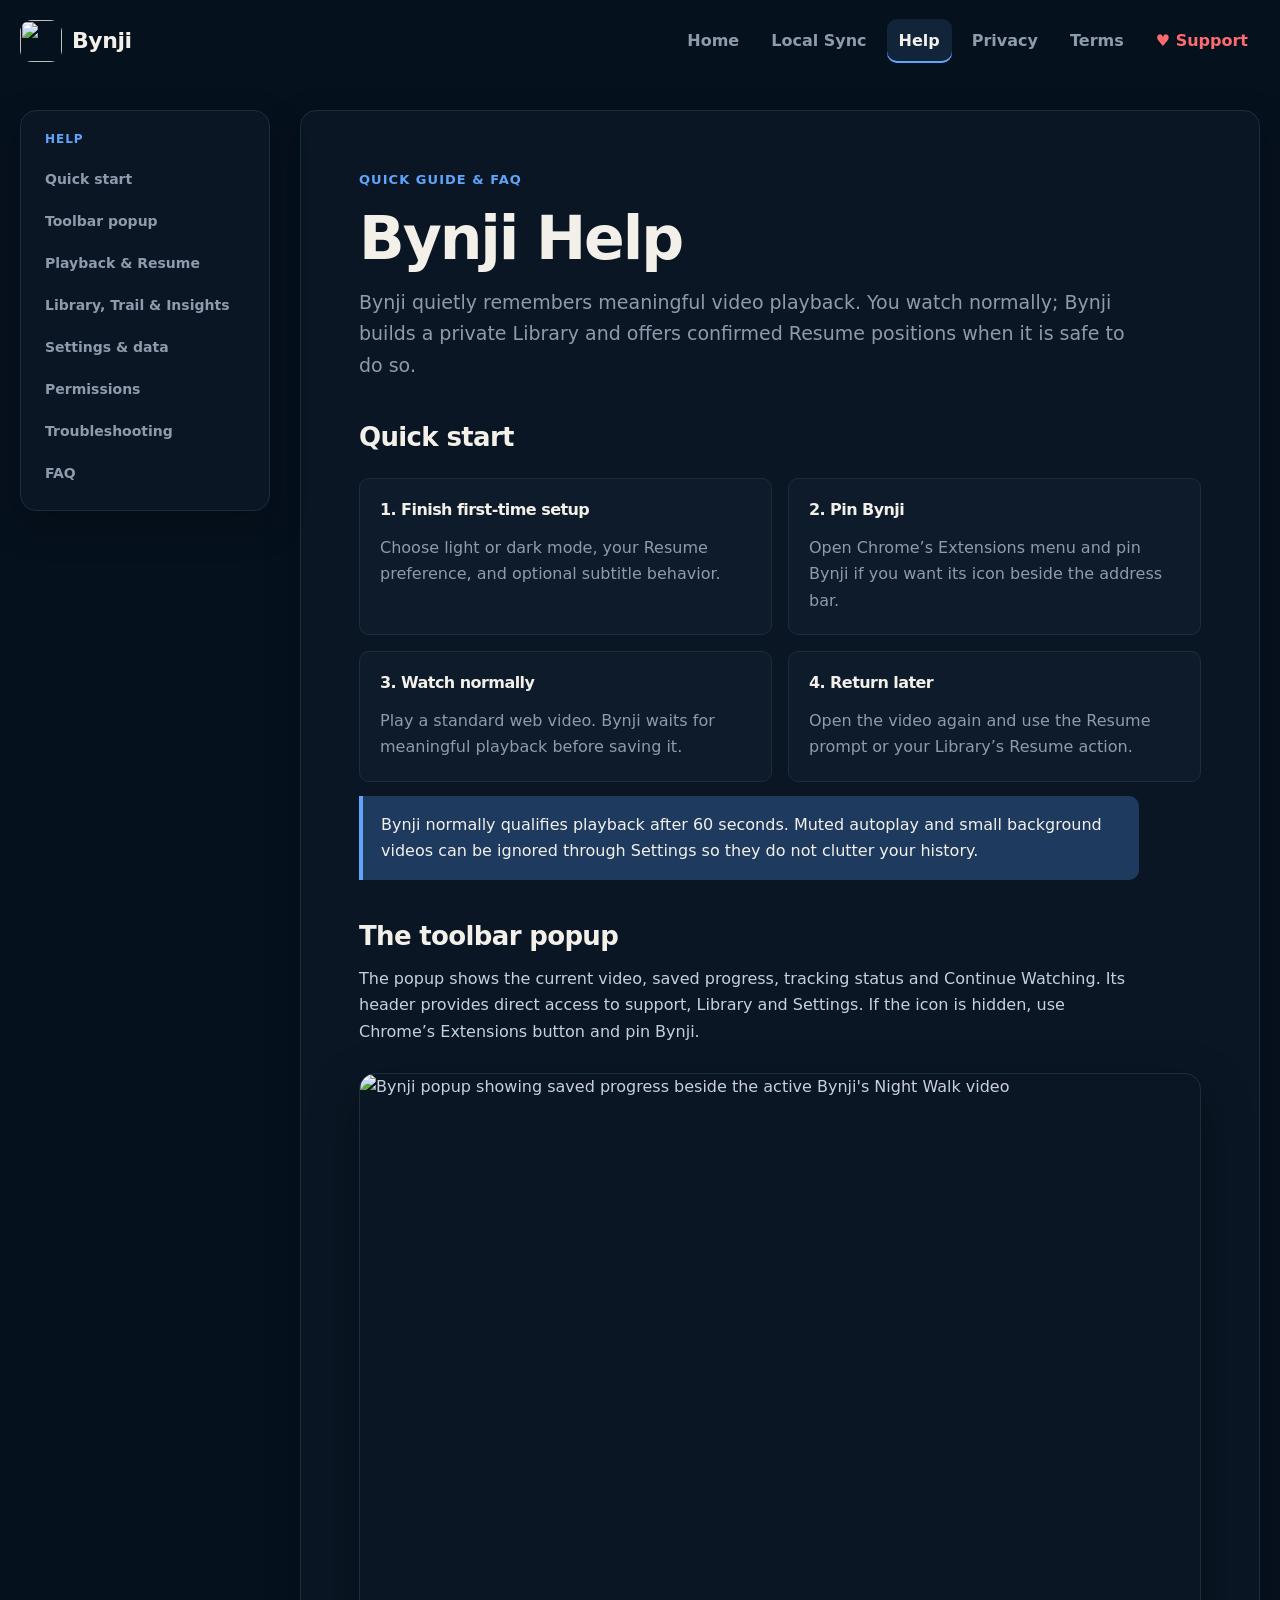
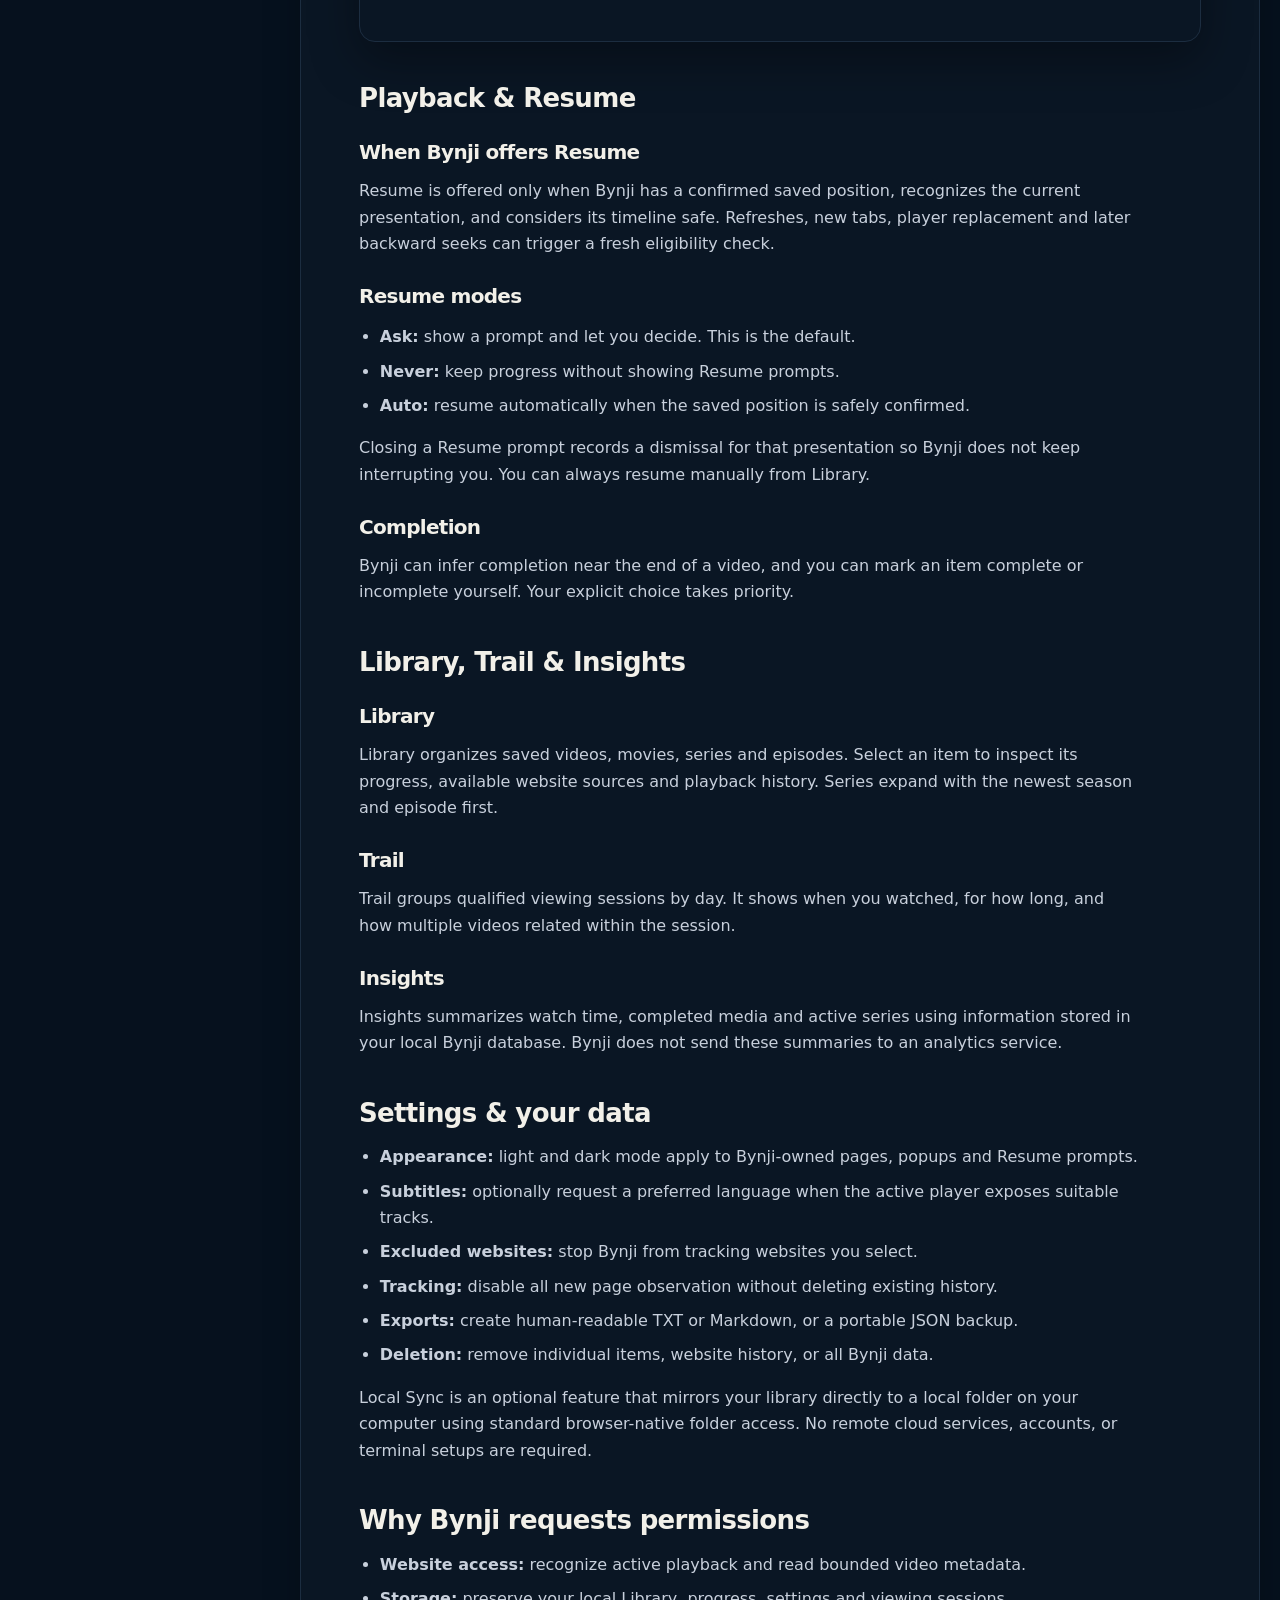
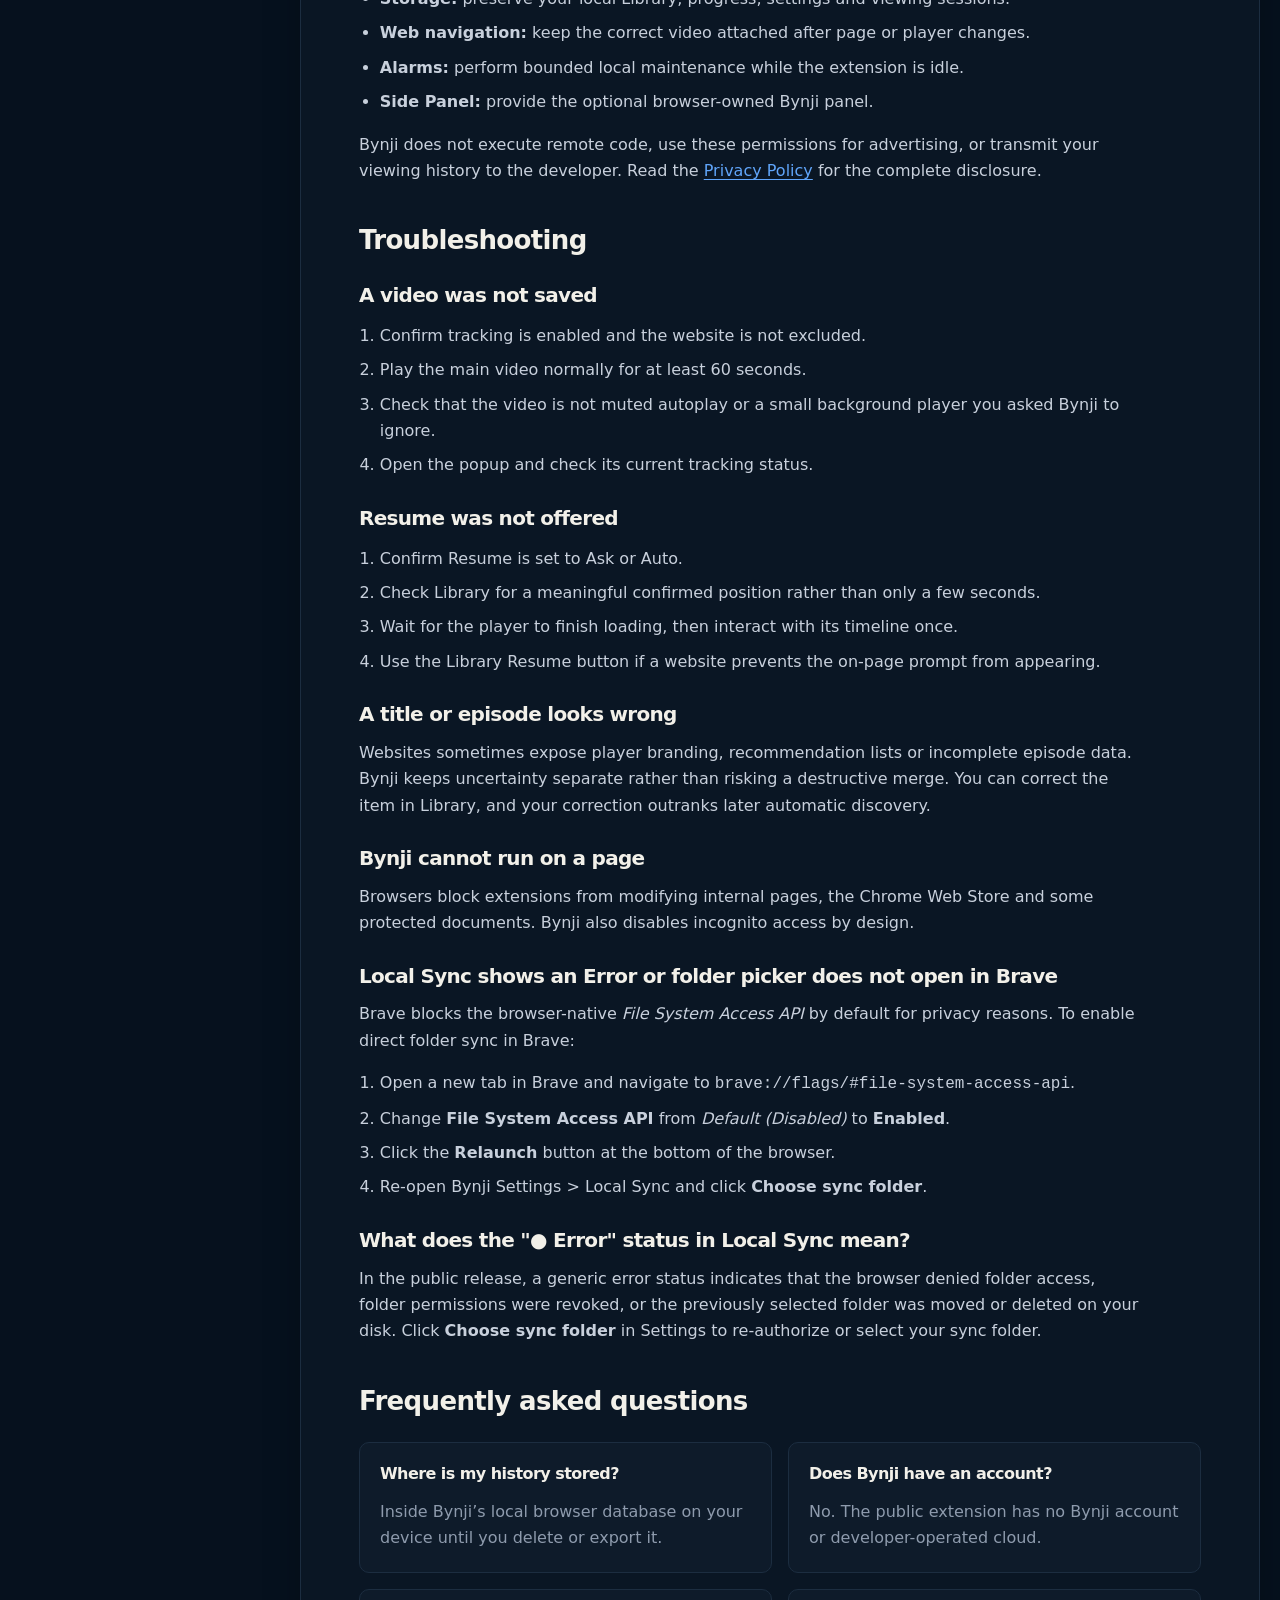
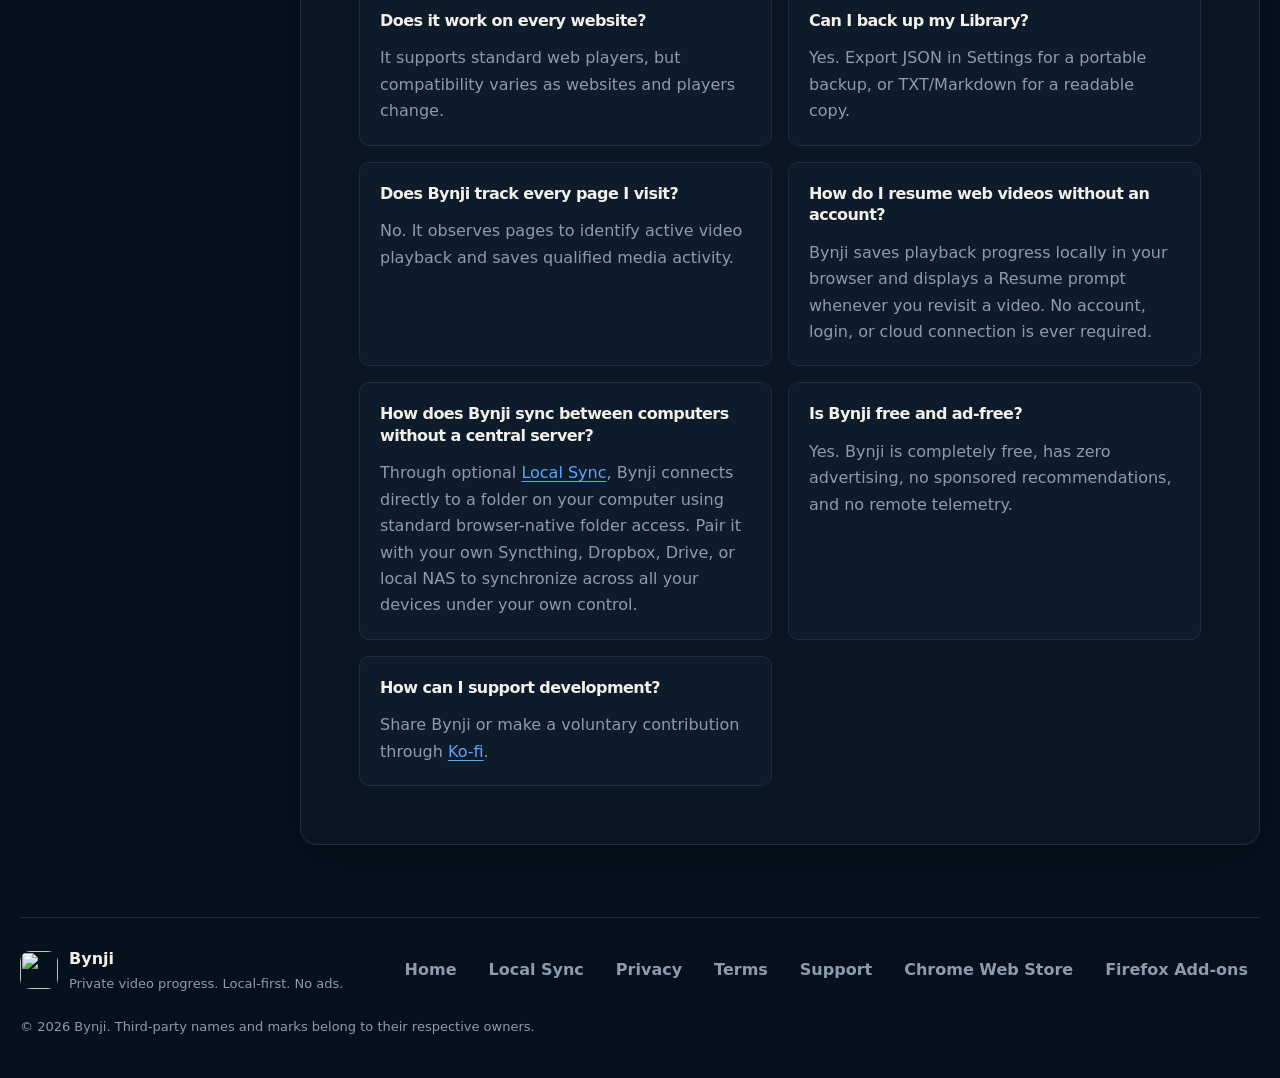
==== commit d27d3117: "Add files via upload" ====
--- a/help.html
+++ b/help.html
@@ -488,6 +488,12 @@
           rel="noreferrer"
           >Chrome Web Store</a
         >
+        <a
+          href="https://addons.mozilla.org/firefox/addon/bynji/"
+          target="_blank"
+          rel="noreferrer"
+          >Firefox Add-ons</a
+        >
       </nav>
       <p>
         © 2026 Bynji. Third-party names and marks belong to their respective
--- a/site.css
+++ b/site.css
@@ -326,6 +326,77 @@
   opacity: 0.88;
 }
 
+.button--firefox {
+  border-color: color-mix(in srgb, #ff7139 35%, var(--border));
+  background: color-mix(in srgb, #ff7139 12%, var(--surface));
+  color: var(--text-strong);
+}
+
+.button--firefox:hover {
+  border-color: #ff7139;
+  background: color-mix(in srgb, #ff7139 20%, var(--surface-hover));
+  color: var(--text-strong);
+}
+
+.button-icon {
+  width: 18px;
+  height: 18px;
+  vertical-align: middle;
+  margin-right: 8px;
+  display: inline-block;
+  flex-shrink: 0;
+}
+
+.browser-support-strip {
+  margin-top: 26px;
+  display: flex;
+  flex-direction: column;
+  gap: 10px;
+}
+
+.browser-support-label {
+  font-size: 11px;
+  font-weight: 700;
+  text-transform: uppercase;
+  letter-spacing: 0.08em;
+  color: var(--muted);
+}
+
+.browser-icons-row {
+  display: flex;
+  flex-wrap: wrap;
+  align-items: center;
+  gap: 6px 8px;
+}
+
+.browser-badge {
+  display: inline-flex;
+  align-items: center;
+  gap: 6px;
+  padding: 4px 10px;
+  border-radius: 999px;
+  background: var(--surface);
+  border: 1px solid var(--border);
+  font-size: 12px;
+  font-weight: 550;
+  color: var(--text);
+  box-shadow: 0 1px 3px rgba(0, 0, 0, 0.04);
+  transition: border-color 0.15s ease, background 0.15s ease, transform 0.15s ease;
+}
+
+.browser-badge:hover {
+  border-color: var(--accent);
+  background: var(--surface-hover);
+  transform: translateY(-1px);
+}
+
+.browser-badge img {
+  width: 14px;
+  height: 14px;
+  object-fit: contain;
+  flex-shrink: 0;
+}
+
 .hero-points {
   display: flex;
   flex-wrap: wrap;
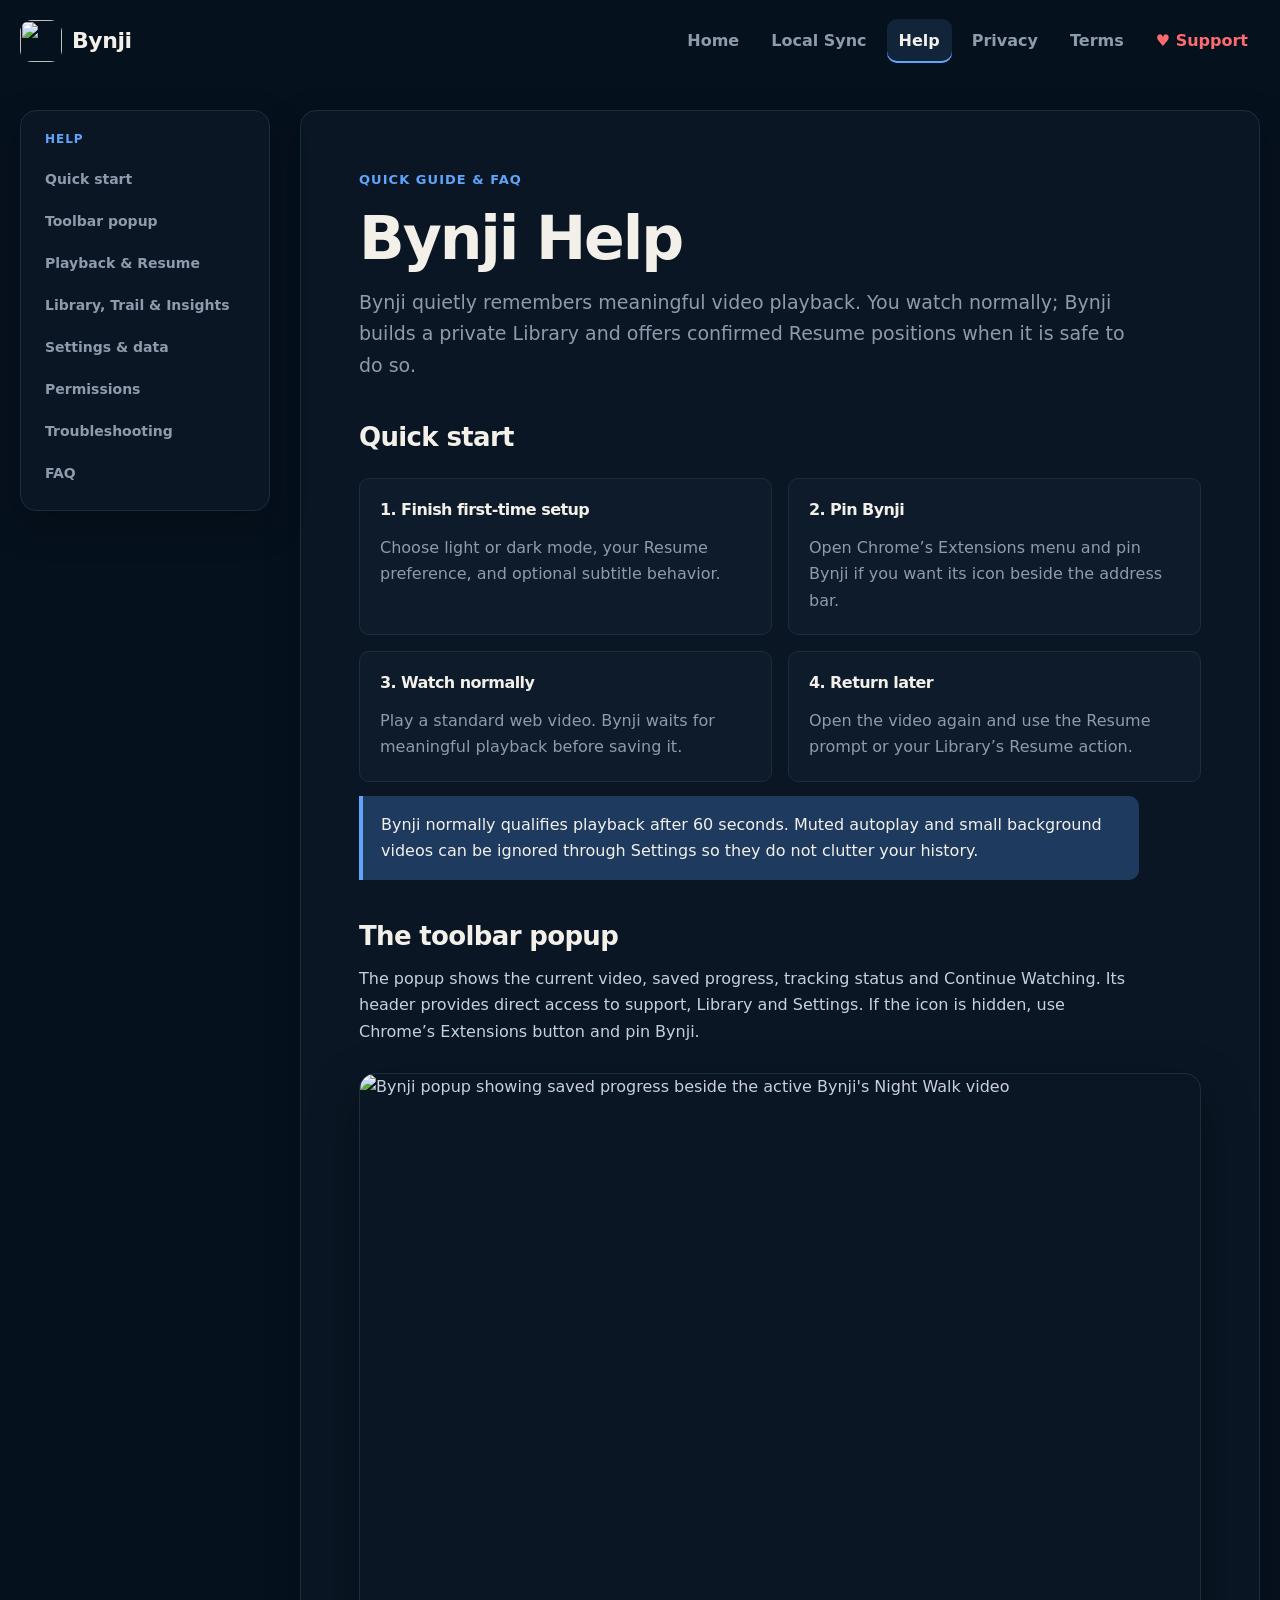
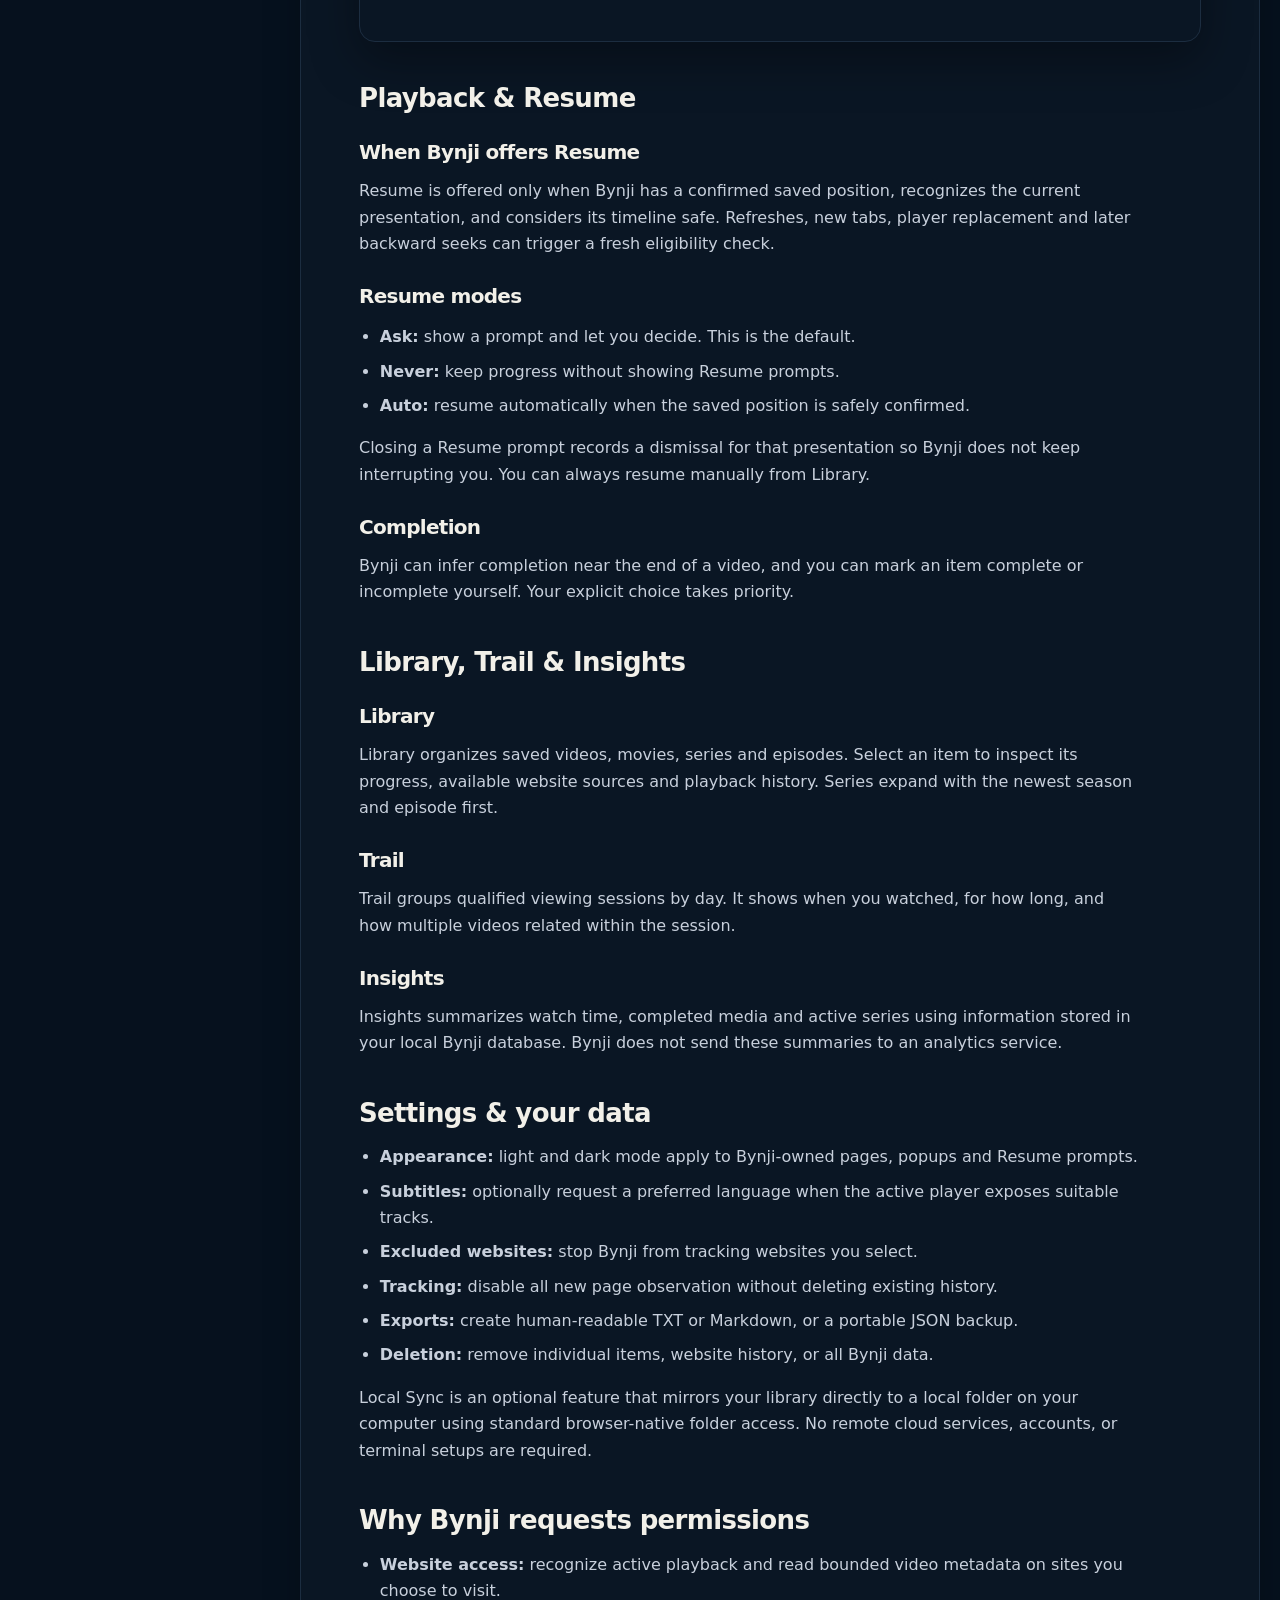
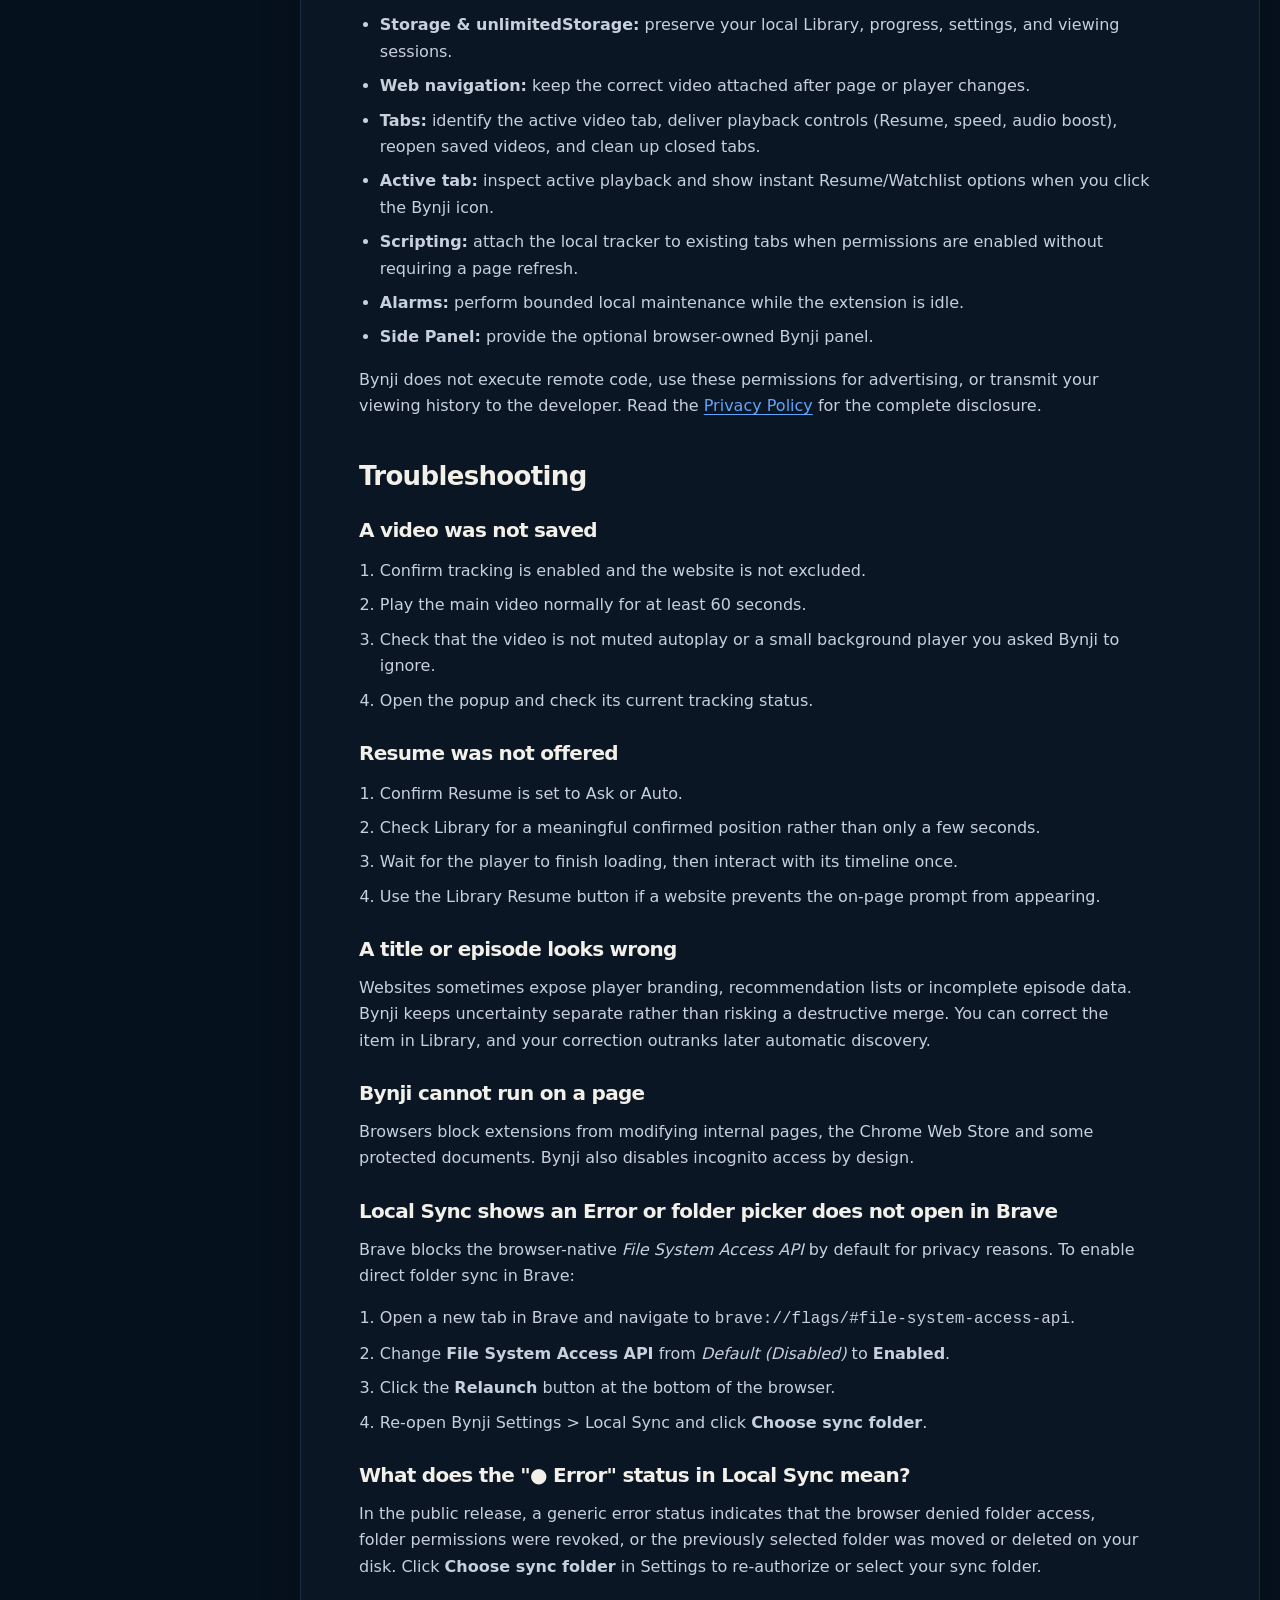
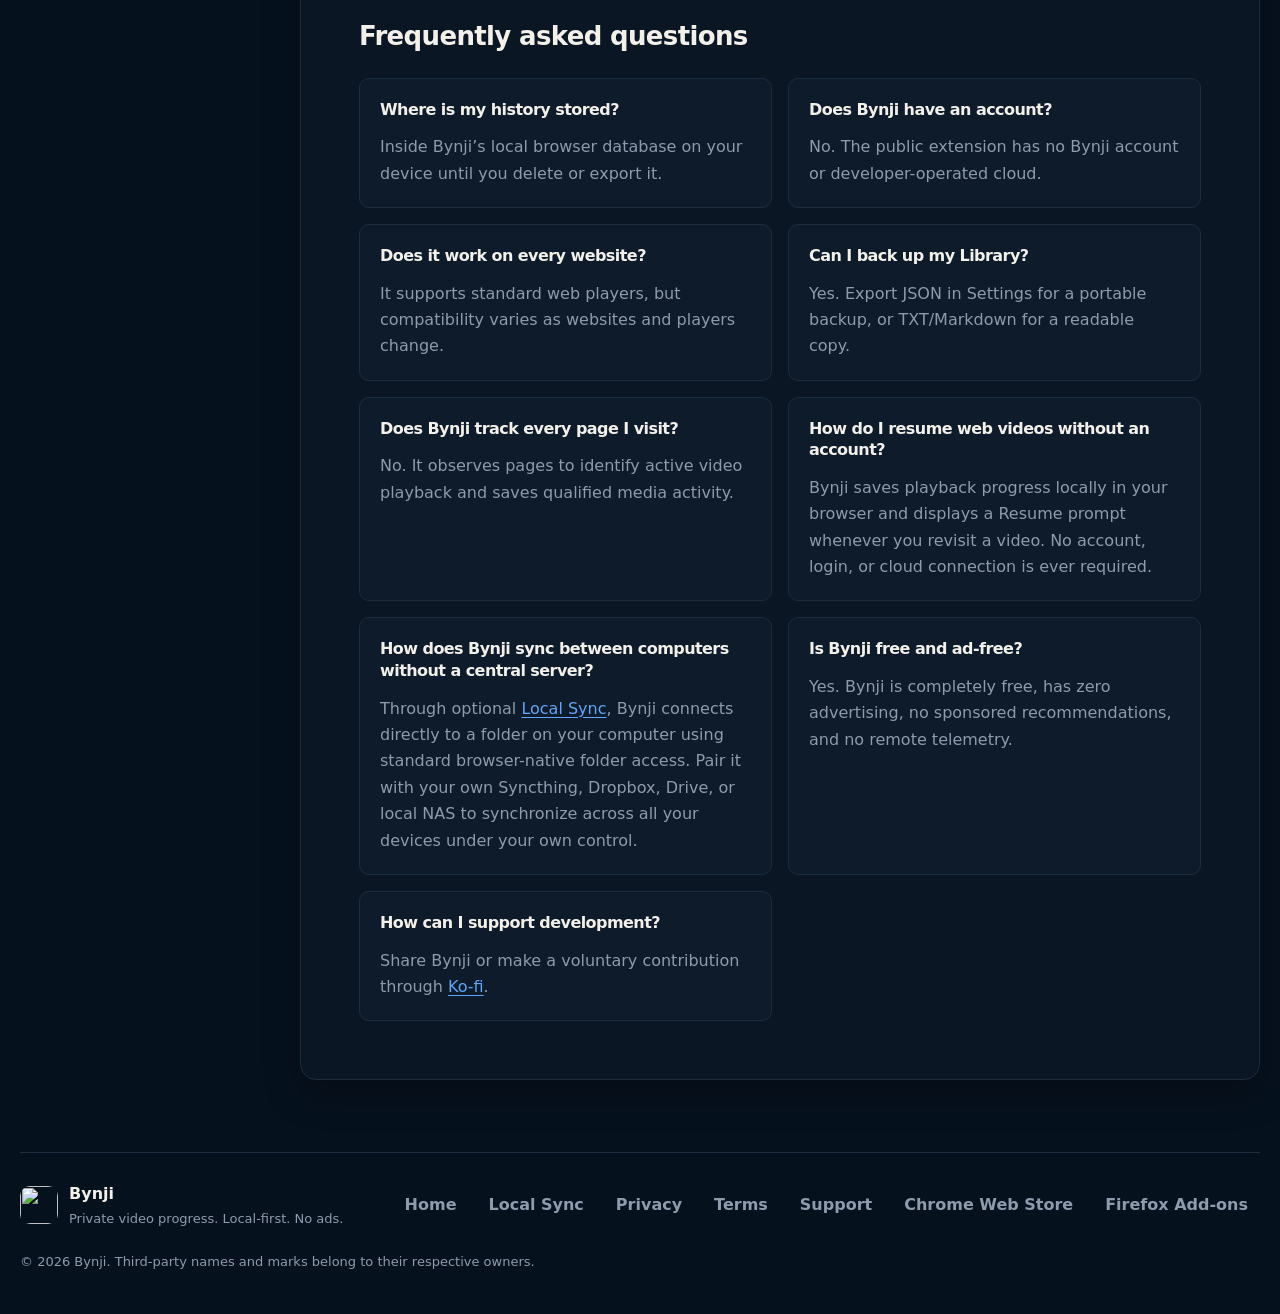
==== commit 7e2e6289: "Add files via upload" ====
--- a/help.html
+++ b/help.html
@@ -306,15 +306,29 @@
           <ul>
             <li>
               <strong>Website access:</strong> recognize active playback and
-              read bounded video metadata.
-            </li>
-            <li>
-              <strong>Storage:</strong> preserve your local Library, progress,
-              settings and viewing sessions.
+              read bounded video metadata on sites you choose to visit.
+            </li>
+            <li>
+              <strong>Storage &amp; unlimitedStorage:</strong> preserve your
+              local Library, progress, settings, and viewing sessions.
             </li>
             <li>
               <strong>Web navigation:</strong> keep the correct video attached
               after page or player changes.
+            </li>
+            <li>
+              <strong>Tabs:</strong> identify the active video tab, deliver
+              playback controls (Resume, speed, audio boost), reopen saved
+              videos, and clean up closed tabs.
+            </li>
+            <li>
+              <strong>Active tab:</strong> inspect active playback and show
+              instant Resume/Watchlist options when you click the Bynji icon.
+            </li>
+            <li>
+              <strong>Scripting:</strong> attach the local tracker to existing
+              tabs when permissions are enabled without requiring a page
+              refresh.
             </li>
             <li>
               <strong>Alarms:</strong> perform bounded local maintenance while
